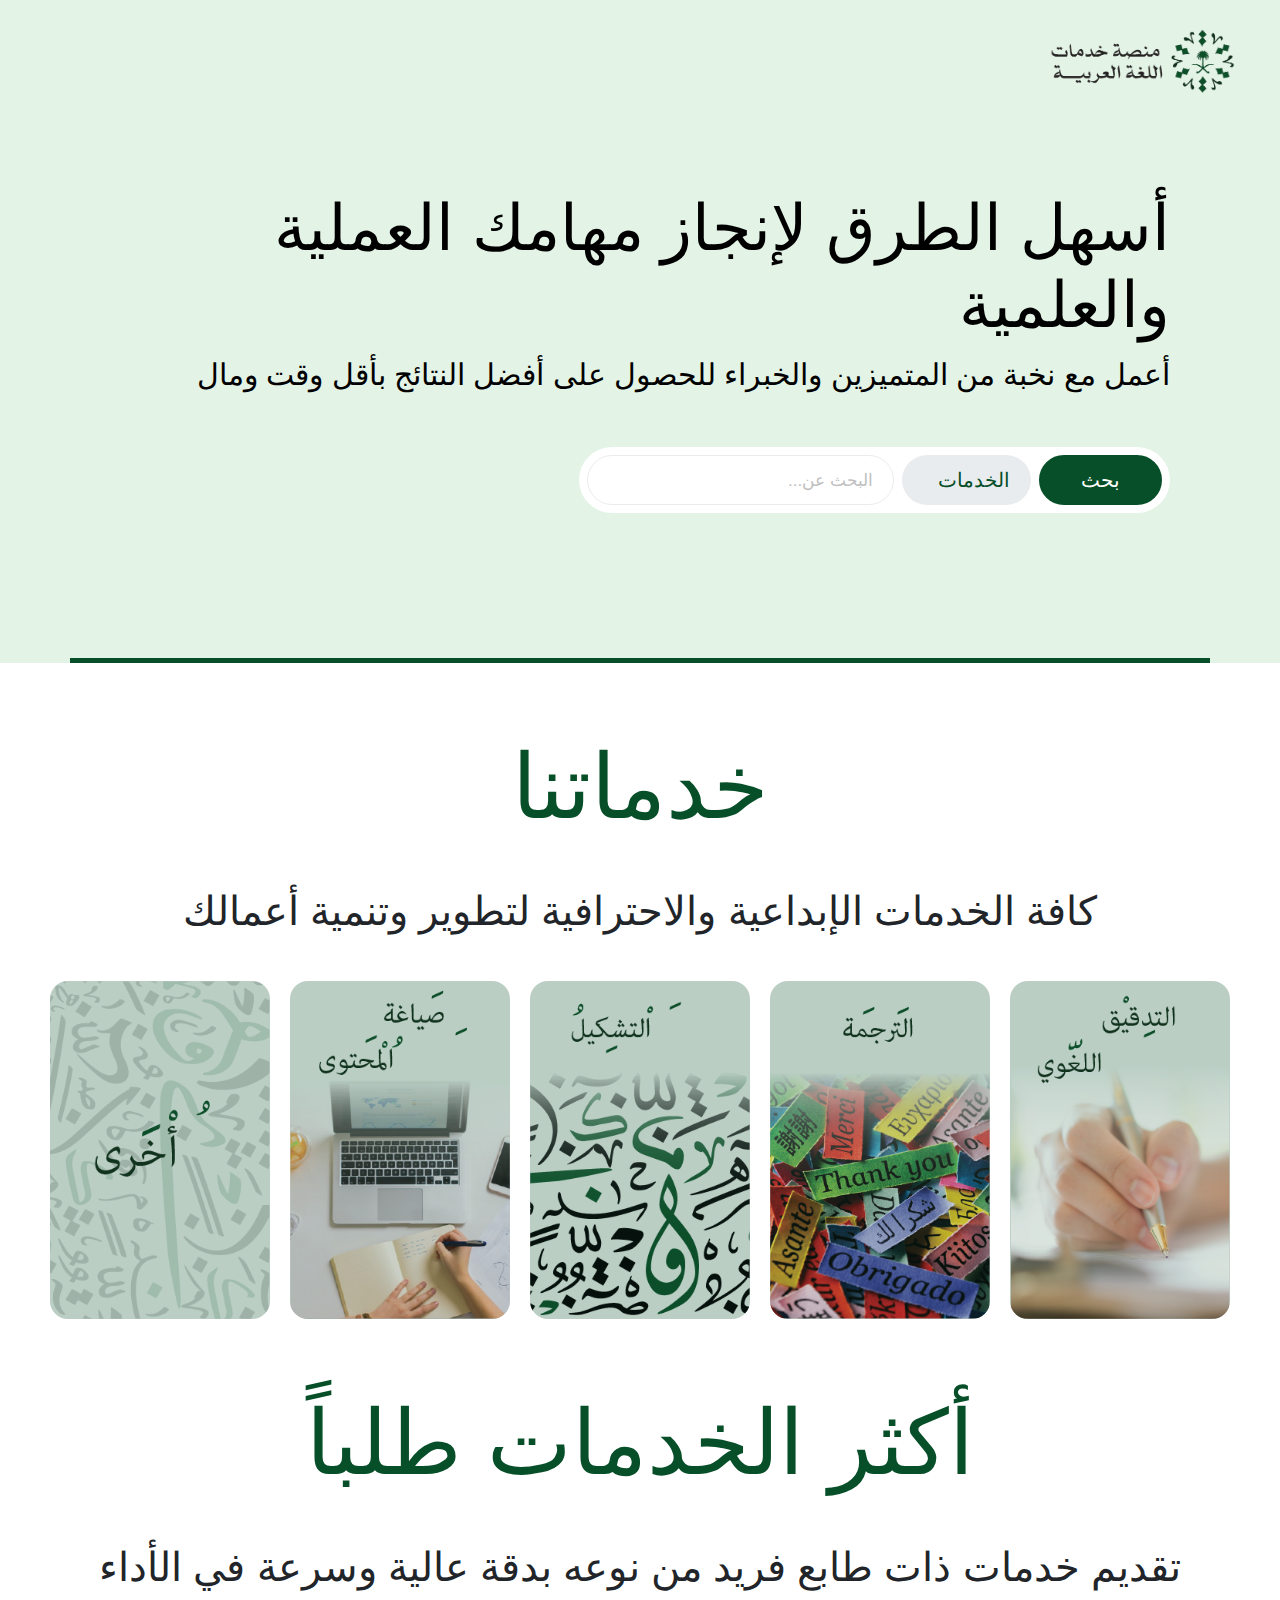
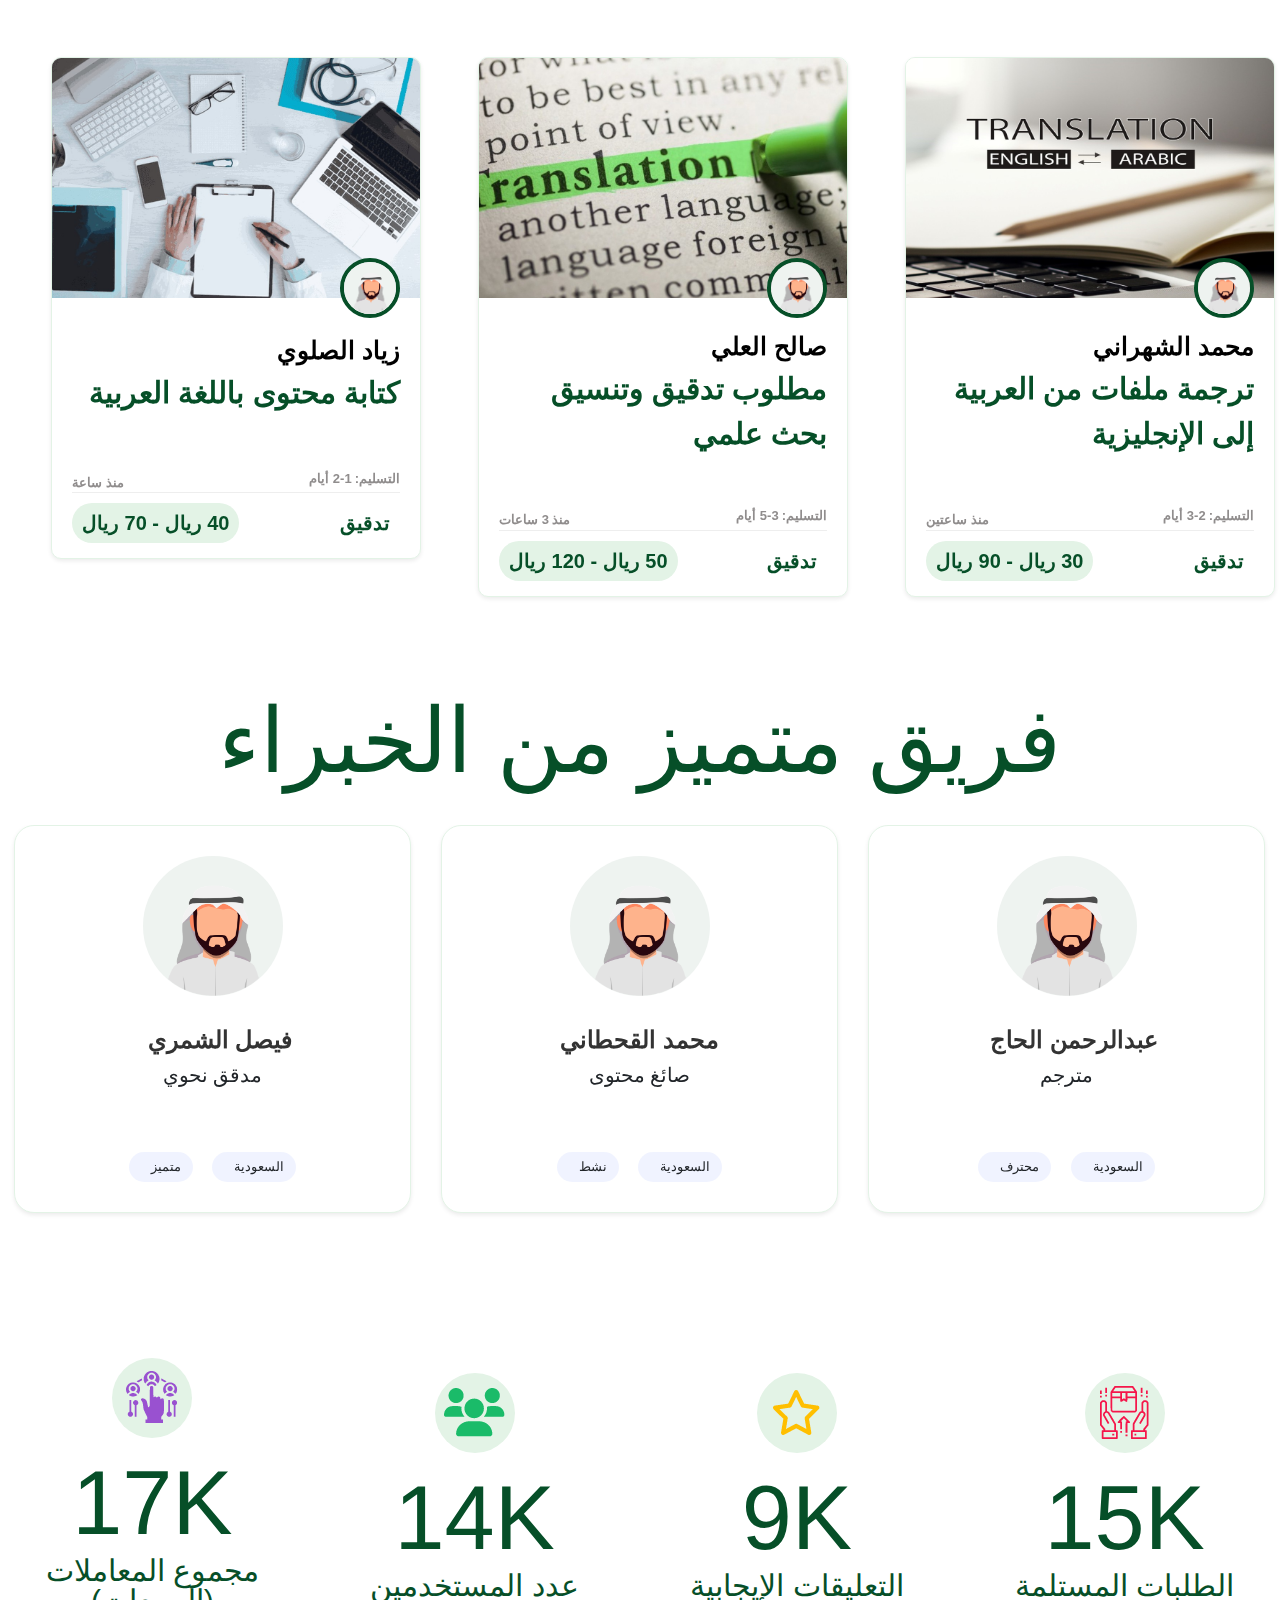
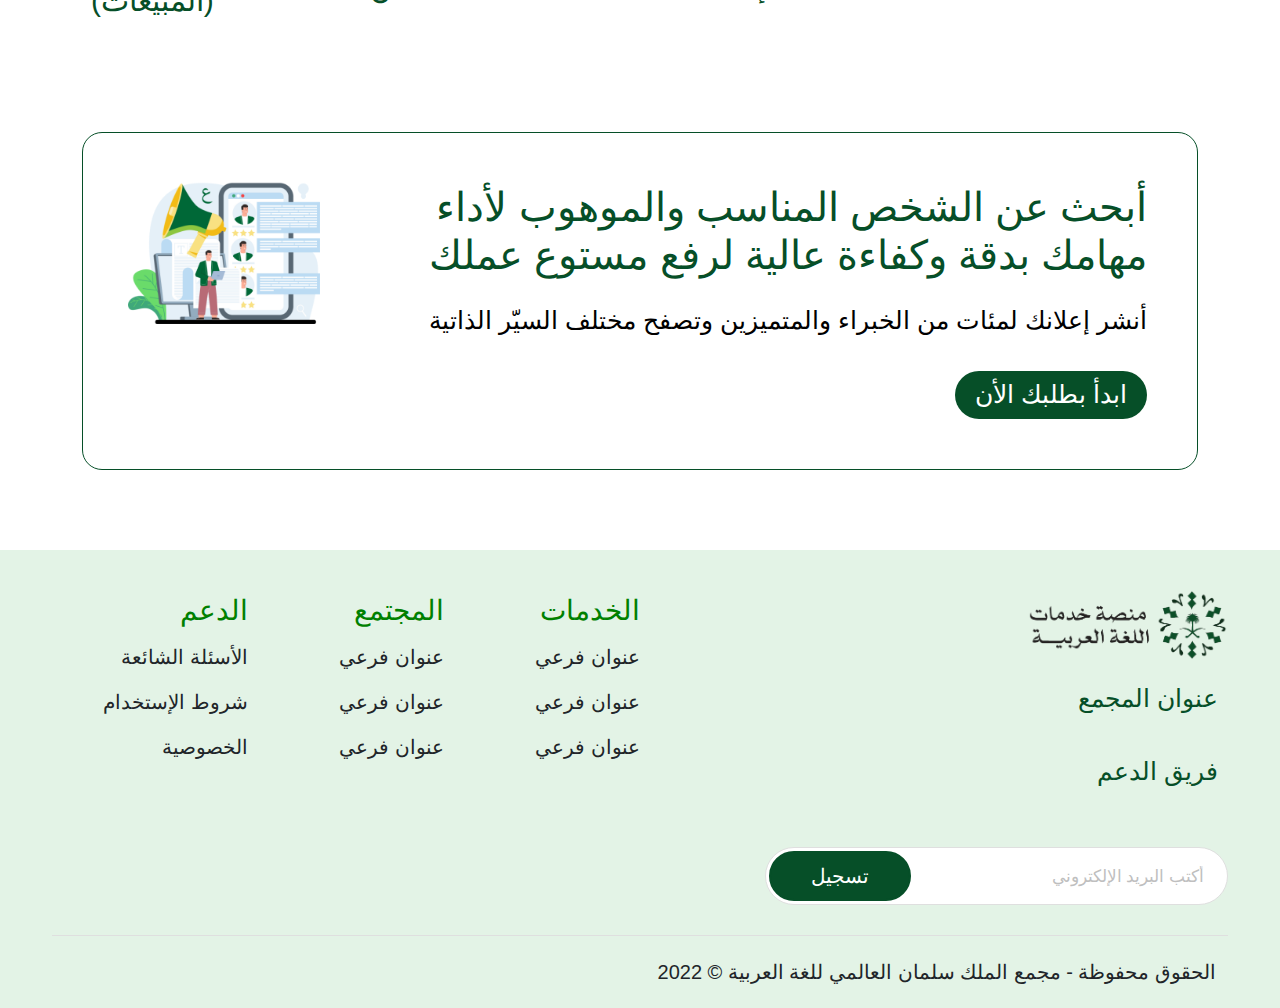
==== index.html @ aad1b91f "V2" ====
<!DOCTYPE html>
<html lang="en">

<head>
    <meta charset="UTF-8">
    <meta http-equiv="X-UA-Compatible" content="IE=edge">
    <meta name="viewport" content="width=device-width, initial-scale=1.0">
    <link rel="stylesheet" href="https://cdnjs.cloudflare.com/ajax/libs/font-awesome/6.1.1/css/all.min.css" integrity="sha512-KfkfwYDsLkIlwQp6LFnl8zNdLGxu9YAA1QvwINks4PhcElQSvqcyVLLD9aMhXd13uQjoXtEKNosOWaZqXgel0g==" crossorigin="anonymous" referrerpolicy="no-referrer"
    />

    <!-- Swiper CSS -->
    <link rel="stylesheet" href="https://cdn.jsdelivr.net/npm/swiper@8/swiper-bundle.min.css" />

    <!-- <link rel="stylesheet" href="bootstrap.min.css"> -->
    <link rel='stylesheet' id='bootstrap-css' href='assets/css/bootstrap.min.css' type='text/css' media='all' />

    <!-- Custom Style -->
    <link rel="stylesheet" href="style.css">
    <link rel="stylesheet" href="responsive.css">

    <!-- The 2 most important css styles -->
    <link rel='stylesheet' id='prolancer-plugn-css' href='assets/css/plugin-customized.css' type='text/css' media='all' />
    <link rel='stylesheet' id='prolancer-plugn-css' href='assets/css/slick-slider.css' type='text/css' media='all' />

    <title>منصة خدمات اللغة العربية</title>

    <!-- 
    <style>
        .swiper {
            width: 100%;
            height: 440px;
        }
        
        .swiper-slide {
            width: 305.25px;
            margin-left: 0px !important;
        }
    </style> -->
</head>

<body dir="rtl">

    <section class="header">

        <div class="container__not-used">

            <div class="header-top" id="myHeader">
                <div class="container-fluid">
                    <div class="flex" id="navbar">

                        <a href="index.html" class="logo"><img src="images/logo.png" alt="" width="250"></a>

                        <nav class="menu-navigation">
                            <ul class="primary-list">
                                <li class=""><a href="index.html">الرئيسية</a></li>
                                <li class="has-submenu">
                                    <a href="projects.html">المشاريع</a>
                                    <ul class="sub-menu">
                                        <li id="" class=""><a href="projects.html" class="">المشاريع</a></li>
                                        <li id="" class=""><a href="projects - details.html" class="">تفاصيل المشروع</a></li>
                                    </ul>
                                </li>
                                <li class="has-submenu">
                                    <a href="seller-search.html">الخبراء</a>
                                    <ul class="sub-menu">
                                        <li id="" class=""><a href="seller-search.html" class="">صفحة البحث عن مقدمي الخدمة</a></li>
                                        <li id="" class=""><a href="seller.html" class="">صفحة مقدم الخدمة</a></li>
                                        <li id="" class=""><a href="buyer.html" class="">صفحة مقدم الطلب</a></li>
                                    </ul>
                                </li>
                                <!-- <li><a href="seller-search.html">الخبراء</a></li> -->
                                <li><a href="about.html">عن المنصة</a></li>
                                <!-- <li class="animation start-home"></li> -->
                            </ul>
                            <ul class="secondary-list">
                                <li>
                                    <a href="user_login.html" class="">
                                        <i class="fa-solid fa-right-to-bracket"></i>
                                        <span>تسجيل الدخول</span>
                                    </a>
                                </li>
                                <li>
                                    <a href="user_register.html" class="">
                                        <i class="fa-solid fa-user-plus"></i>
                                        <span>تسجيل جديد</span>
                                    </a>
                                </li>
                                <li>
                                    <a href="favorite.html" class="favorite-icon">
                                        <i class="fa-solid fa-heart"></i>
                                        <span class="item_total">0</span>
                                        <span class="">المفضلة</span>
                                    </a>
                                </li>
                                <li>
                                    <a href="#_" class="">
                                        <img class="ar-lang d-none" src="images/ar-lang.png" alt="">
                                        <img class="en-lang" src="images/en-lang.png" alt="">
                                        <span class="lang">English</span>
                                    </a>
                                </li>
                            </ul>
                        </nav>

                        <!-- Mobile Menu -->
                        <div class="mobile-menu">
                            <a href="#_" class="toggleMobileMenu"><i class="fa-solid fa-bars"></i></a>
                            <div class="mobileMenu">
                                <ul>
                                    <li><a href="index.html">الرئيسية</a></li>
                                    <li class="has-submenu">
                                        <a href="projects.html">المشاريع</a>
                                        <ul class="sub-menu">
                                            <li id="" class=""><a href="projects.html" class="">المشاريع</a></li>
                                            <li id="" class=""><a href="projects - details.html" class="">تفاصيل المشروع</a></li>
                                        </ul>
                                    </li>
                                    <!-- <li><a href="seller-search.html">الخبراء</a></li> -->
                                    <li class="has-submenu">
                                        <a href="seller-search.html">الخبراء</a>
                                        <ul class="sub-menu">
                                            <li id="" class=""><a href="seller-search.html" class="">صفحة البحث عن مقدمي الخدمة</a></li>
                                            <li id="" class=""><a href="seller.html" class="">صفحة مقدم الخدمة</a></li>
                                            <li id="" class=""><a href="buyer.html" class="">صفحة مقدم الطلب</a></li>
                                        </ul>
                                    </li>
                                    <li><a href="about.html">عن المنصة</a></li>
                                </ul>
                            </div>
                        </div>

                    </div>
                </div>
            </div>

            <div class="header-bottom hero-body container">
                <div class="content">
                    <h1>أسهل الطرق لإنجاز مهامك العملية والعلمية</h1>
                    <p>أعمل مع نخبة من المتميزين والخبراء للحصول على أفضل النتائج بأقل وقت ومال</p>
                    <div class="inputs">

                        <a href="#_" class="btn search-btn">بحث</a>

                        <div href="#_" class="btn service-btn wrapper-dropdown" tabindex="1" id="ddList">
                            <span>الخدمات</span>
                            <ul class="dropdown">
                                <li><a href="#_"><i class="icon-user"></i>ترجمة</a></li>
                                <li><a href="#_"><i class="icon-cog"></i>تدقيق لغوي</a></li>
                                <li><a href="#_"><i class="icon-remove"></i>كتابة محتوى</a></li>
                            </ul>
                            <i class="fa-solid fa-caret-down"></i>
                        </div>

                        <input type="text" placeholder="البحث عن..." class="search-field">

                    </div>
                </div>
                <div class="img-content">
                    <img src="images/bg-img.png" alt="">
                </div>
            </div>

        </div>
    </section>


    <div class="main containerx">

        <!-- Services -->
        <div class="service-section">
            <h1 class="title">خدماتنا</h1>
            <p class="sub-title">كافة الخدمات الإبداعية والاحترافية لتطوير وتنمية أعمالك</p>
            <div class="service-category-container">
                <div class="service-category-item">
                    <div class="category-card">
                        <img src="images/editing.png">
                        <div class="img-overlay"></div>
                        <a href="#_" class="category-btn">التدقيق اللغوي</a>
                    </div>
                </div>
                <div class="service-category-item">
                    <div class="category-card">
                        <img src="images/translation.png" alt="">
                        <div class="img-overlay"></div>
                        <a href="#_" class="category-btn">الترجمة</a>
                    </div>
                </div>
                <div class="service-category-item">
                    <div class="category-card">
                        <img src="images/grammar.png" alt="">
                        <div class="img-overlay"></div>
                        <a href="#_" class="category-btn">التشكيل</a>
                    </div>
                </div>
                <div class="service-category-item">
                    <div class="category-card">
                        <img src="images/content_writing.png" alt="">
                        <div class="img-overlay"></div>
                        <a href="#_" class="category-btn">صياغة المحتوى</a>
                    </div>
                </div>
                <div class="service-category-item">
                    <div class="category-card">
                        <img src="images/others.png" alt="">
                        <div class="img-overlay"></div>
                        <a href="#_" class="category-btn">أخرى...</a>
                    </div>
                </div>
            </div>
        </div>

        <!-- Featured Services -->
        <div class="featured-service-section">
            <h1 class="title">أكثر الخدمات طلباً</h1>
            <p class="sub-title">تقديم خدمات ذات طابع فريد من نوعه بدقة عالية وسرعة في الأداء</p>
            <!-- <div class="featured-service-category-container"> -->
            <div class="row justify-content-center sellers containerx sellers-container" data-slick='{"slidesToShow": 4, "slidesToScroll": 4}'>

                <!-- card 1 -->
                <div>
                    <div class="post-card ">

                        <a href="projects - details.html" class="post-header">
                            <img src="images/post-1.jpg">
                        </a>

                        <div class="post-body">
                            <a href="buyer.html" class="user-img">
                                <img src="images/user-2(circle).png">
                            </a>

                            <div class="post-info">
                                <div class="flex">
                                    <a href="buyer.html" class="name">محمد الشهراني</a>
                                    <a href="#" class="bookmark">
                                        <i class="fa-solid fa-bookmark"></i>
                                    </a>
                                </div>
                                <a href="projects - details.html" class="post-title">ترجمة ملفات من العربية إلى الإنجليزية</a>
                                <!-- <div class="post-date">
                                    <span class="date"><p>التسليم:</p><p class="delivery-time">3-1 أيام</p></span>
                                    <span class="time"><p><i class="fa-solid fa-clock"></i></p><p class="post-time">منذ ساعة</p></span>
                                </div> -->
                            </div>

                            <div class="post-footer">
                                <div class="post-date">
                                    <span class="date">
                                        <p>التسليم:</p>
                                        <p class="delivery-time">3-2 أيام</p>
                                    </span>
                                    <span class="time">
                                        <i class="fa-solid fa-clock"></i>
                                        <p class="post-time">منذ ساعتين</p>
                                    </span>
                                </div>
                                <div class="tag">
                                    <span class="tag-type">
                                        <i class="fa-solid fa-tag"></i>
                                        <p class="post-tag">تدقيق</p>    
                                    </span>
                                    <p class="service-price"><span class="from">30</span> ريال - <span class="to">90</span> ريال</p>
                                </div>
                            </div>
                        </div>

                    </div>
                </div>


                <!-- card 2 -->
                <div>
                    <div class="post-card ">

                        <a href="projects - details.html" class="post-header">
                            <img src="images/post-3.jpg">
                        </a>

                        <div class="post-body">
                            <a href="buyer.html" class="user-img">
                                <img src="images/user-2(circle).png">
                            </a>

                            <div class="post-info">
                                <div class="flex">
                                    <a href="buyer.html" class="name">صالح العلي</a>
                                    <a href="#" class="bookmark">
                                        <i class="fa-solid fa-bookmark"></i>
                                    </a>
                                </div>
                                <a href="projects - details.html" class="post-title">مطلوب تدقيق وتنسيق بحث علمي</a>
                            </div>

                            <div class="post-footer">
                                <div class="post-date">
                                    <span class="date">
                                        <p>التسليم:</p>
                                        <p class="delivery-time">5-3 أيام</p>
                                    </span>
                                    <span class="time">
                                        <i class="fa-solid fa-clock"></i>
                                        <p class="post-time">منذ 3 ساعات</p>
                                    </span>
                                </div>
                                <div class="tag">
                                    <span class="tag-type">
                                        <i class="fa-solid fa-tag"></i>
                                        <p class="post-tag">تدقيق</p>    
                                    </span>
                                    <p class="service-price"><span class="from">50</span> ريال - <span class="to">120</span> ريال</p>
                                </div>
                            </div>

                        </div>

                    </div>
                </div>

                <!-- card 3 -->
                <div>
                    <div class="post-card ">

                        <a href="projects - details.html" class="post-header">
                            <img src="images/post-2.jpg">
                        </a>

                        <div class="post-body">
                            <a href="buyer.html" class="user-img">
                                <img src="images/user-2(circle).png">
                            </a>

                            <div class="post-info">
                                <div class="flex">
                                    <a href="buyer.html" class="name">زياد الصلوي</a>
                                    <a href="#" class="bookmark">
                                        <i class="fa-solid fa-bookmark"></i>
                                    </a>
                                </div>
                                <a href="projects - details.html" class="post-title">كتابة محتوى باللغة العربية</a>
                            </div>

                            <div class="post-footer">
                                <div class="post-date">
                                    <span class="date">
                                        <p>التسليم:</p>
                                        <p class="delivery-time">2-1 أيام</p>
                                    </span>
                                    <span class="time">
                                        <i class="fa-solid fa-clock"></i>
                                        <p class="post-time">منذ ساعة</p>
                                    </span>
                                </div>
                                <div class="tag">
                                    <span class="tag-type">
                                        <i class="fa-solid fa-tag"></i>
                                        <p class="post-tag">تدقيق</p>    
                                    </span>
                                    <p class="service-price"><span class="from">40</span> ريال - <span class="to">70</span> ريال</p>
                                </div>
                            </div>

                        </div>

                    </div>
                </div>

            </div>

        </div>

        <!-- Featured Experts -->
        <div class="featured-expert">
            <h1 class="title">فريق متميز من الخبراء</h1>

            <div class="row justify-content-center sellers containerx sellers-container" data-slick='{"slidesToShow": 4, "slidesToScroll": 4}'>

                <!-- Seller 1 -->
                <div class="pr-15 pl-15">
                    <div class="seller-card text-center">
                        <div class="seller-img">
                            <a href="#_">
                                <img src="images/user-2(circle).png" alt="" />
                            </a>
                        </div>
                        <div class="seller-content">
                            <h2 class="mb-2">
                                <a href="seller.html">عبدالرحمن الحاج</a>
                                <i class="fas fa-check-circle verified" title="Verified"></i>
                            </h2>
                            <div class="seller-hourly-rate">
                                <h4>مترجم</h4>
                            </div>
                            <div class="star-rating">
                                <i class="fa-solid fa-star empty-star"></i>
                                <i class="fa-solid fa-star"></i>
                                <i class="fa-solid fa-star"></i>
                                <i class="fa-solid fa-star"></i>
                                <i class="fa-solid fa-star"></i>
                            </div>
                            <ul class="list-inline">
                                <li class="list-inline-item">
                                    <span>السعودية</span>
                                    <i class="fas fa-globe-asia"></i>
                                </li>
                                <li class="list-inline-item">
                                    <span>محترف</span>
                                    <i class="fas fa-user-shield"></i>
                                </li>
                            </ul>
                        </div>
                    </div>
                </div>

                <!-- Seller 2 -->
                <div class="pr-15 pl-15">
                    <div class="seller-card text-center">
                        <div class="seller-img">
                            <a href="#_">
                                <img src="images/user-2(circle).png" alt="" />
                            </a>
                        </div>
                        <div class="seller-content">
                            <h2 class="mb-2">
                                <a href="seller.html">محمد القحطاني</a>
                            </h2>
                            <div class="seller-hourly-rate">
                                <h4>صائغ محتوى</h4>
                            </div>
                            <div class="star-rating">
                                <i class="fa-solid fa-star empty-star"></i>
                                <i class="fa-solid fa-star empty-star"></i>
                                <i class="fa-solid fa-star empty-star"></i>
                                <i class="fa-solid fa-star"></i>
                                <i class="fa-solid fa-star"></i>
                            </div>
                            <ul class="list-inline">
                                <li class="list-inline-item">
                                    <span>السعودية</span>
                                    <i class="fas fa-globe-asia"></i>
                                </li>
                                <li class="list-inline-item">
                                    <span>نشط</span>
                                    <i class="fas fa-user-shield"></i>
                                </li>
                            </ul>
                        </div>
                    </div>
                </div>

                <!-- Seller 3 -->
                <div class="pr-15 pl-15">
                    <div class="seller-card text-center">
                        <div class="seller-img">
                            <a href="#_">
                                <img src="images/user-2(circle).png" alt="" />
                            </a>
                        </div>
                        <div class="seller-content">
                            <h2 class="mb-2">
                                <a href="seller.html">فيصل الشمري</a>
                                <i class="fas fa-check-circle verified" title="Verified"></i>
                            </h2>
                            <div class="seller-hourly-rate">
                                <h4>مدقق نحوي</h4>
                            </div>
                            <div class="star-rating">
                                <i class="fa-solid fa-star"></i>
                                <i class="fa-solid fa-star"></i>
                                <i class="fa-solid fa-star"></i>
                                <i class="fa-solid fa-star"></i>
                                <i class="fa-solid fa-star"></i>
                            </div>
                            <ul class="list-inline">
                                <li class="list-inline-item">
                                    <span>السعودية</span>
                                    <i class="fas fa-globe-asia"></i>
                                </li>
                                <li class="list-inline-item">
                                    <span>متميز</span>
                                    <i class="fas fa-user-shield"></i>
                                </li>
                            </ul>
                        </div>
                    </div>
                </div>

                <!-- Seller 4 -->
                <div class=" pr-15 pl-15">
                    <div class="seller-card text-center">
                        <div class="seller-img">
                            <a href="#_">
                                <img src="images/user-2(circle).png" alt="" />
                            </a>
                        </div>
                        <div class="seller-content">
                            <h2 class="mb-2">
                                <a href="seller.html">عمر الغامدي</a>
                            </h2>
                            <div class="seller-hourly-rate">
                                <h4>كاتب محتوى</h4>
                            </div>
                            <div class="star-rating">
                                <i class="fa-solid fa-star empty-star"></i>
                                <i class="fa-solid fa-star empty-star"></i>
                                <i class="fa-solid fa-star"></i>
                                <i class="fa-solid fa-star"></i>
                                <i class="fa-solid fa-star"></i>
                            </div>
                            <ul class="list-inline">
                                <li class="list-inline-item">
                                    <span>السعودية</span>
                                    <i class="fas fa-globe-asia"></i>
                                </li>
                                <li class="list-inline-item">
                                    <span>متمرس</span>
                                    <i class="fas fa-user-shield"></i>
                                </li>
                            </ul>
                        </div>
                    </div>
                </div>

            </div>
        </div>

        <!-- Statistics -->
        <section class="statistics-section">

            <div class="statistics-container">

                <div class="statistics-element">

                    <span class="icon">
                        <img src="images/delivery-box.png" alt="">
                        <!-- <i class="fa-solid fa-user"></i> -->
                    </span>
                    <h1 class="counter">15K</h1>
                    <p class="element-name">الطلبات المستلمة</p>

                </div>
                <div class="statistics-element">

                    <span class="icon">
                        <img src="images/comments.png" alt="">
                        <!-- <i class="fa-solid fa-star"></i> -->
                    </span>
                    <h1 class="counter">9K</h1>
                    <p class="element-name">التعليقات الإيجابية</p>

                </div>
                <div class="statistics-element">

                    <span class="icon">
                        <img src="images/users.png" alt="">
                        <!-- <i class="fa-solid fa-users-line"></i> -->
                    </span>
                    <h1 class="counter">14K</h1>
                    <p class="element-name">عدد المستخدمين</p>

                </div>
                <div class="statistics-element">

                    <span class="icon">
                        <img src="images/deals.png" alt="">
                        <!-- <i class="fa-solid fa-hand-holding-medical"></i> -->
                    </span>
                    <h1 class="counter">17K</h1>
                    <p class="element-name">مجموع المعاملات<br>(المبيعات)</p>

                </div>

            </div>
        </section>

        <!-- Advertisement -->
        <section class="ad-section container">
            <div class="ad-container">
                <div class="ad-content">
                    <h1>أبحث عن الشخص المناسب والموهوب لأداء مهامك بدقة وكفاءة عالية لرفع مستوع عملك</h1>
                    <p>أنشر إعلانك لمئات من الخبراء والمتميزين وتصفح مختلف السيّر الذاتية</p>
                    <button>ابدأ بطلبك الأن</button>
                </div>
                <div class="ad-img">
                    <img src="images/ad.png" alt="">
                </div>
            </div>
        </section>
    </div>


    <section class="footer">
        <div class="footer-container">
            <div class="footer-content row">
                <div class="col-lg-6 col-md-12 col-sm-12 address">
                    <div class="logo">
                        <img src="images/website-logo.png" alt="">
                    </div>
                    <p id="location-address">عنوان المجمع</p>
                    <p id="support-email">فريق الدعم</p>
                    <div class="inputs">
                        <input type="text" placeholder="أكتب البريد الإلكتروني" class="search-field">
                        <a href="#_" class="btn search-btn">تسجيل</a>
                    </div>
                </div>
                <div class="col-lg-6 col-md-12 col-sm-12 flex-row links">
                    <div class="col-lg-4 col-md-4 col-sm-6">
                        <ul class="list">
                            <li>الخدمات</li>
                            <li>عنوان فرعي</li>
                            <li>عنوان فرعي</li>
                            <li>عنوان فرعي</li>
                        </ul>
                    </div>
                    <div class="col-lg-4 col-md-4 col-sm-6">
                        <ul class="list">
                            <li>المجتمع</li>
                            <li>عنوان فرعي</li>
                            <li>عنوان فرعي</li>
                            <li>عنوان فرعي</li>
                        </ul>
                    </div>
                    <div class="col-lg-4 col-md-4 col-sm-6">
                        <ul class="list">
                            <li>الدعم</li>
                            <li>الأسئلة الشائعة</li>
                            <li>شروط الإستخدام</li>
                            <li>الخصوصية</li>
                        </ul>
                    </div>
                </div>
            </div>
            <div class="copywrite flex">
                <p class="content">الحقوق محفوظة - مجمع الملك سلمان العالمي للغة العربية &#169; 2022</p>
                <div class="social-media flex">
                    <a href="#_"><i class="fa-brands fa-linkedin"></i></a>
                    <a href="#_"><i class="fa-brands fa-youtube"></i></i></a>
                    <a href="#_"><i class="fa-brands fa-facebook-square"></i></i></a>
                    <a href="#_"><i class="fa-brands fa-twitter-square"></i></a>
                </div>
            </div>
        </div>
    </section>

    <!-- <script type='text/javascript' src='https://themebing.com/wp/prolancer/wp-content/themes/prolancer/assets/js/bootstrap.min.js?ver=1.2.8' id='bootstrap-js'></script> -->

    <!-- Swiper JS -->
    <!-- <script src="https://cdn.jsdelivr.net/npm/swiper@8/swiper-bundle.min.js"></script> -->

    <!-- jQuery if needed -->
    <!-- <script src="https://cdnjs.cloudflare.com/ajax/libs/jquery/3.6.0/jquery.min.js" integrity="sha512-894YE6QWD5I59HgZOGReFYm4dnWc1Qt5NtvYSaNcOP+u1T9qYdvdihz0PPSiiqn/+/3e7Jo4EaG7TubfWGUrMQ==" crossorigin="anonymous" referrerpolicy="no-referrer"></script> -->


    <!-- Scripts -->
    <script src="script.js"></script>
    <script type='text/javascript' src='assets/js/jquery.min.js' id='jquery-core-js'></script>
    <script type='text/javascript' src='assets/js/plugins.js' id='jquery-core-js'></script>
    <script type='text/javascript' src='assets/js/plugin.js' id='jquery-core-js'></script>

</body>

</html>
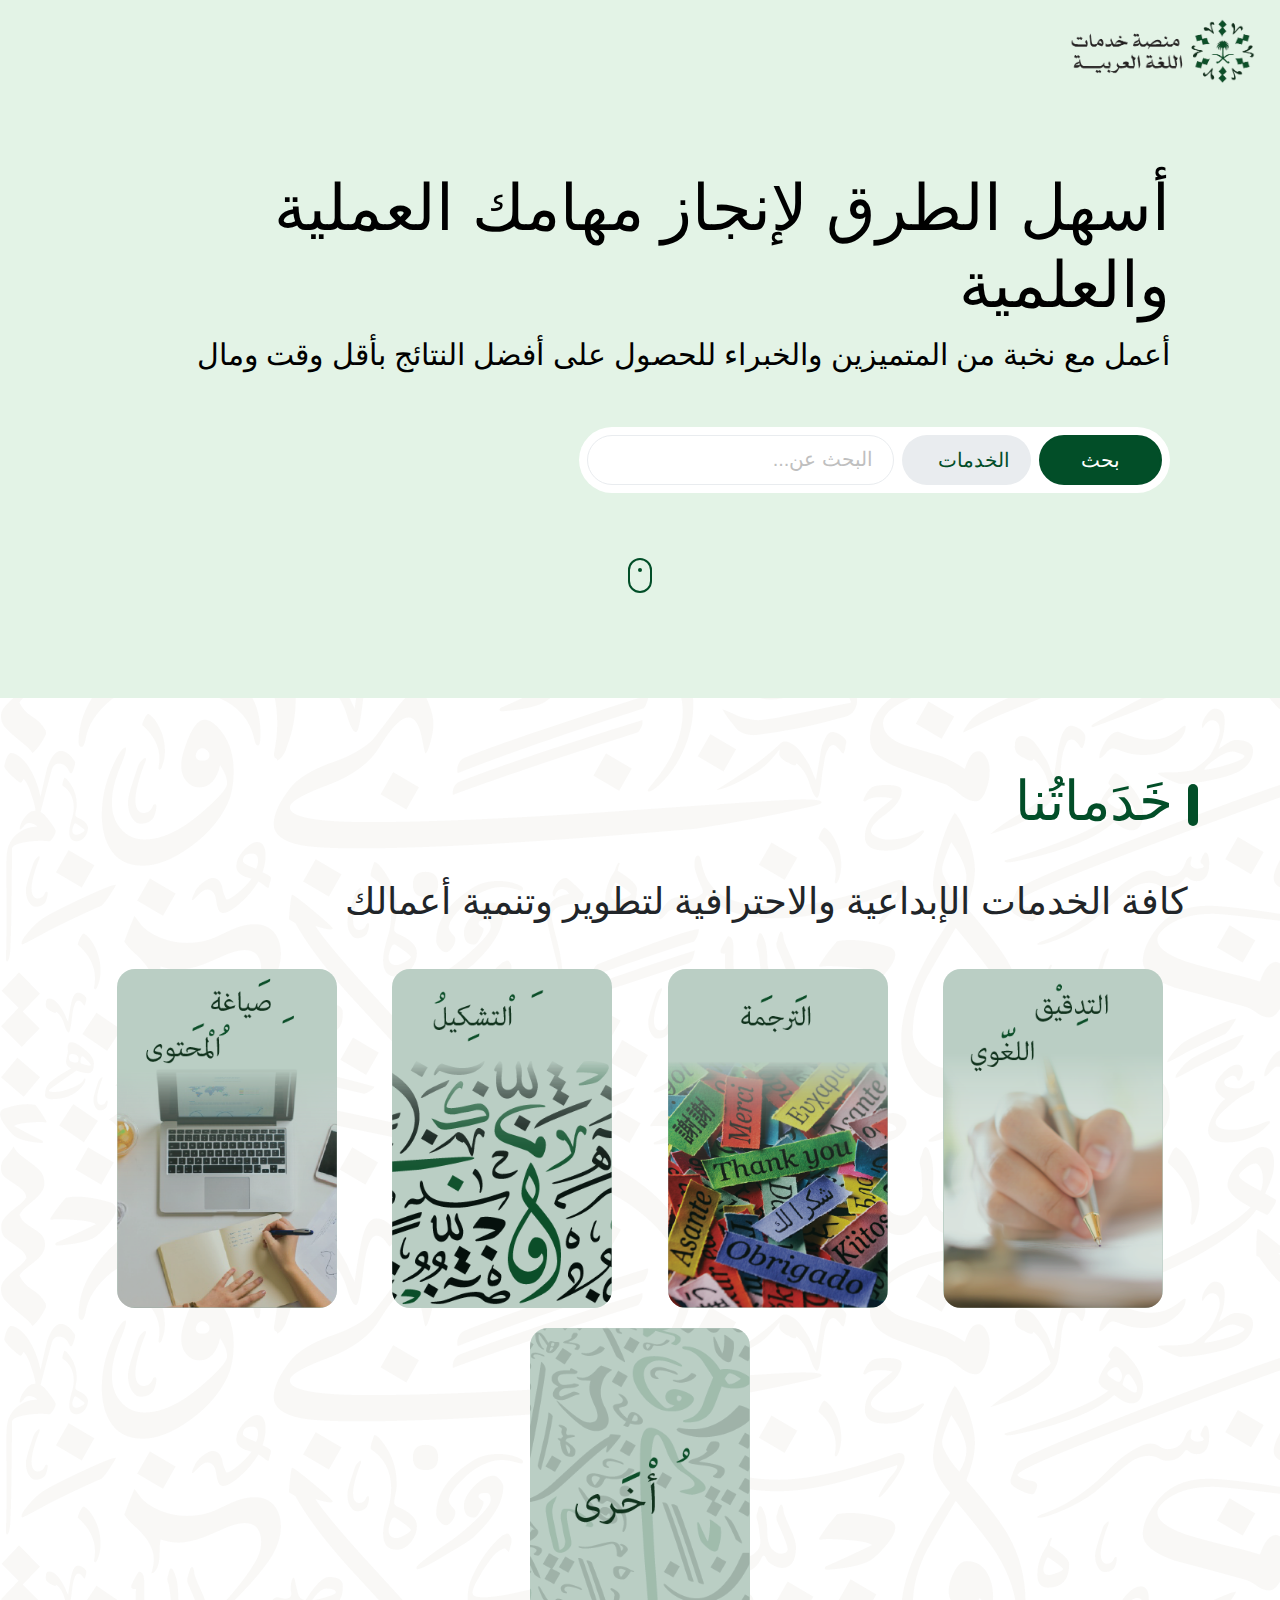
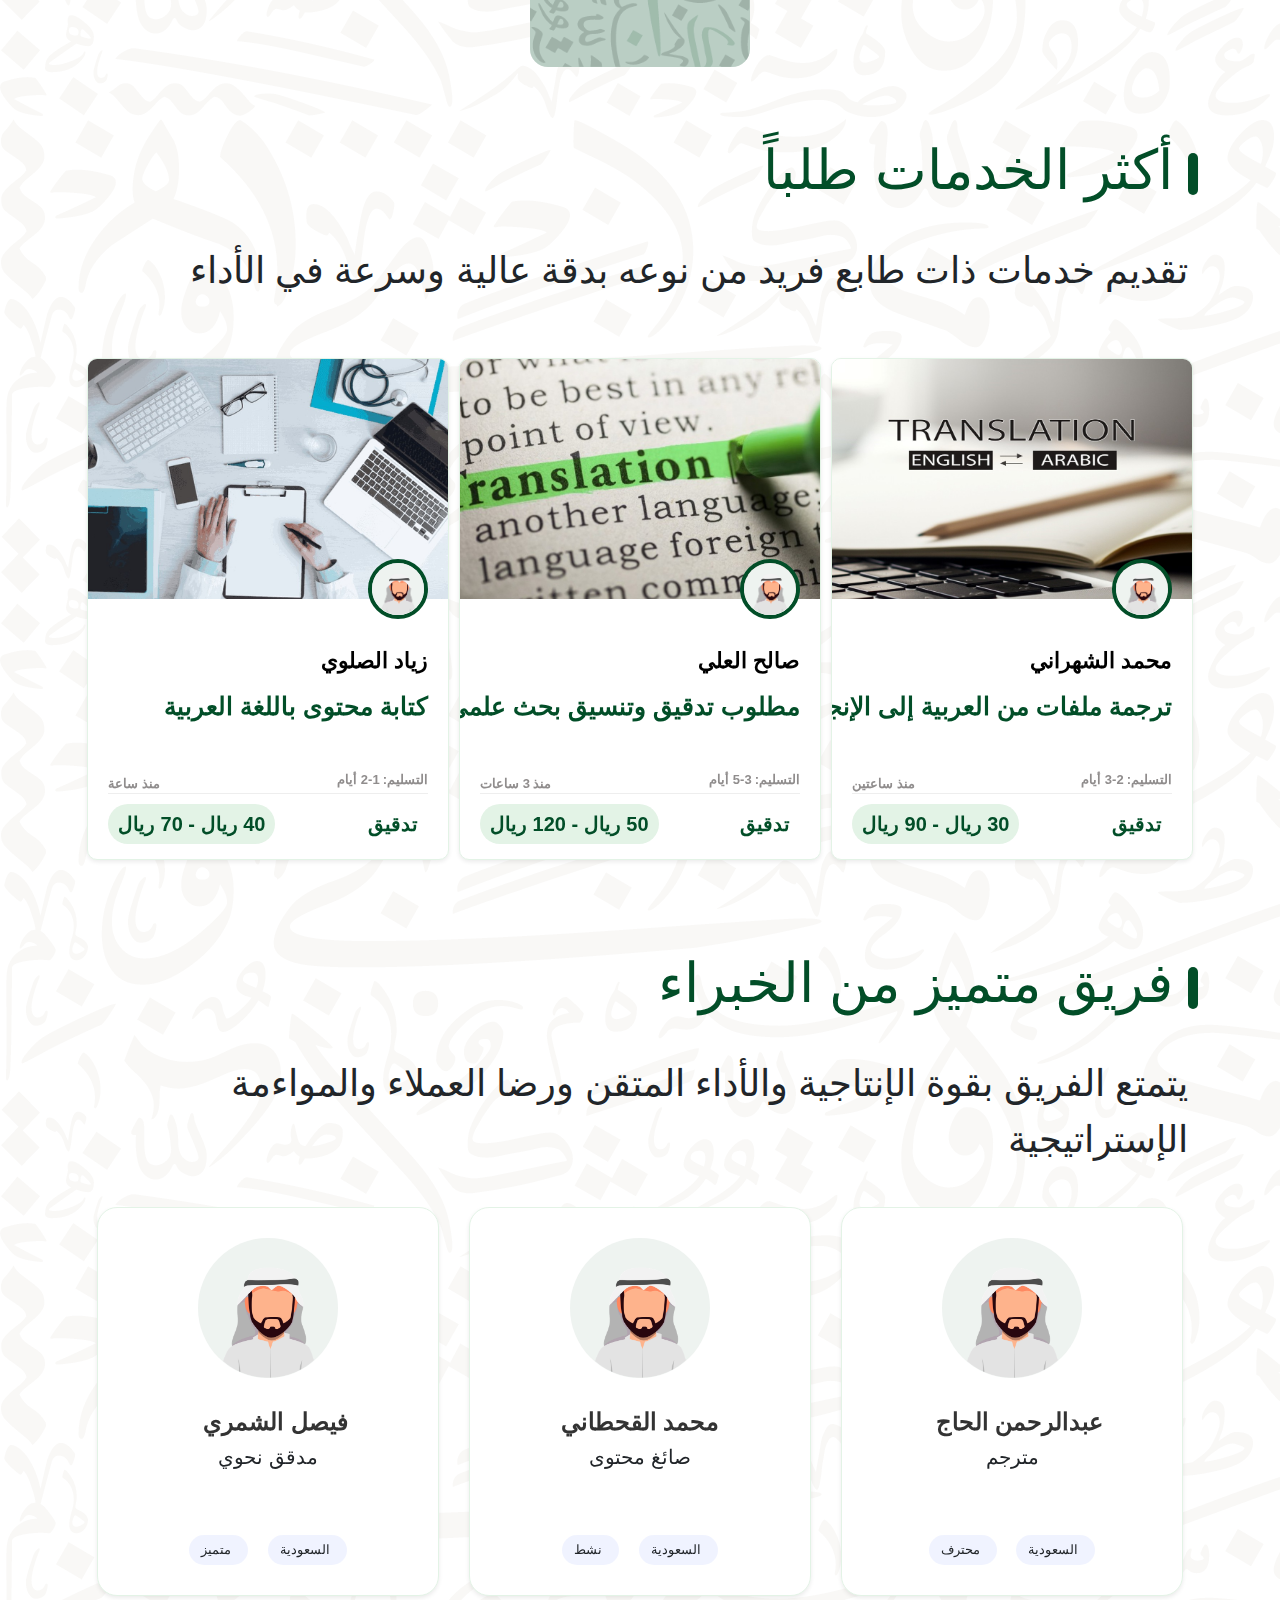
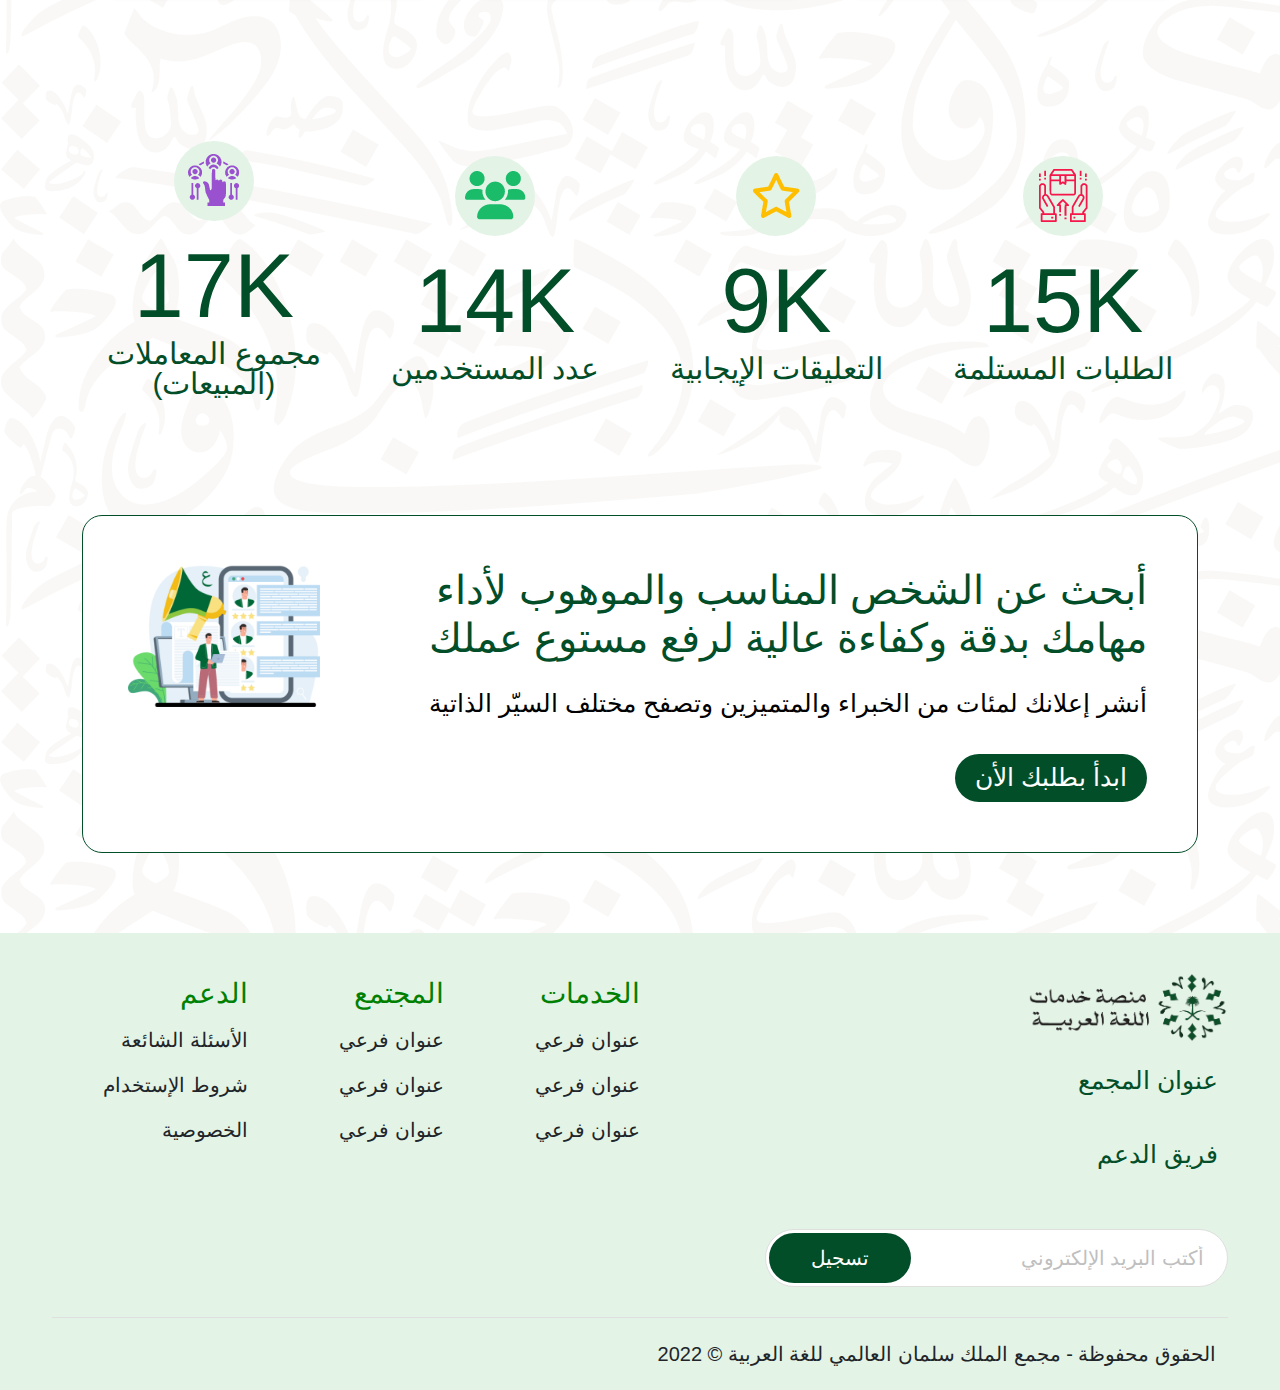
==== commit bf271940: "ksaa-website (v4)" ====
--- a/index.html
+++ b/index.html
@@ -11,40 +11,27 @@
     <!-- Swiper CSS -->
     <link rel="stylesheet" href="https://cdn.jsdelivr.net/npm/swiper@8/swiper-bundle.min.css" />
 
-    <!-- <link rel="stylesheet" href="bootstrap.min.css"> -->
+    <!-- Bootstrap CSS -->
     <link rel='stylesheet' id='bootstrap-css' href='assets/css/bootstrap.min.css' type='text/css' media='all' />
 
-    <!-- Custom Style -->
-    <link rel="stylesheet" href="style.css">
-    <link rel="stylesheet" href="responsive.css">
-
-    <!-- The 2 most important css styles -->
-    <link rel='stylesheet' id='prolancer-plugn-css' href='assets/css/plugin-customized.css' type='text/css' media='all' />
-    <link rel='stylesheet' id='prolancer-plugn-css' href='assets/css/slick-slider.css' type='text/css' media='all' />
+    <!-- Custom CSS Style -->
+    <link rel="stylesheet" href="assets/css/style.css">
+    <link rel="stylesheet" href="assets/css/responsive.css">
+    <!--  Slick CSS -->
+    <link rel='stylesheet' href='assets/css/slick-slider.css' type='text/css' media='all' />
 
     <title>منصة خدمات اللغة العربية</title>
 
-    <!-- 
-    <style>
-        .swiper {
-            width: 100%;
-            height: 440px;
-        }
-        
-        .swiper-slide {
-            width: 305.25px;
-            margin-left: 0px !important;
-        }
-    </style> -->
 </head>
 
 <body dir="rtl">
-
-    <section class="header">
+    <button onclick="topFunction()" id="scrollTopBtn" title="Go to top"><i class="fa-solid fa-arrow-up"></i></button>
+
+    <section class="header" style="padding-bottom: 120px;">
 
         <div class="container__not-used">
 
-            <div class="header-top" id="myHeader">
+            <div class="header-top sticky-header" id="myHeader">
                 <div class="container-fluid">
                     <div class="flex" id="navbar">
 
@@ -68,9 +55,7 @@
                                         <li id="" class=""><a href="buyer.html" class="">صفحة مقدم الطلب</a></li>
                                     </ul>
                                 </li>
-                                <!-- <li><a href="seller-search.html">الخبراء</a></li> -->
                                 <li><a href="about.html">عن المنصة</a></li>
-                                <!-- <li class="animation start-home"></li> -->
                             </ul>
                             <ul class="secondary-list">
                                 <li>
@@ -106,6 +91,11 @@
                         <div class="mobile-menu">
                             <a href="#_" class="toggleMobileMenu"><i class="fa-solid fa-bars"></i></a>
                             <div class="mobileMenu">
+                                <ul class="d-flex justify-content-center align-items-center white-color">
+                                    <li><a href="user_login.html"><i class="fa-solid fa-right-to-bracket"></i></a></li>
+                                    <li><a href="user_register.html"><i class="fa-solid fa-user-plus"></i></a></li>
+                                    <li><a href="favorite.html"><i class="fa-solid fa-heart"></i></a></li>
+                                </ul>
                                 <ul>
                                     <li><a href="index.html">الرئيسية</a></li>
                                     <li class="has-submenu">
@@ -113,9 +103,9 @@
                                         <ul class="sub-menu">
                                             <li id="" class=""><a href="projects.html" class="">المشاريع</a></li>
                                             <li id="" class=""><a href="projects - details.html" class="">تفاصيل المشروع</a></li>
+                                            <li id="" class=""><a href="service - details.html" class="">تفاصيل الخدمة</a></li>
                                         </ul>
                                     </li>
-                                    <!-- <li><a href="seller-search.html">الخبراء</a></li> -->
                                     <li class="has-submenu">
                                         <a href="seller-search.html">الخبراء</a>
                                         <ul class="sub-menu">
@@ -131,6 +121,36 @@
 
                     </div>
                 </div>
+
+                <!-- <div class="cart-container">
+
+                    <div class="cart-item">
+                        <div class="row">
+                            <div class="col-2">
+                                <div class="cart-post-img">
+                                    <img src="images/post-1.jpg" alt="">
+                                </div>
+                            </div>
+                            <div class="col-8 ">
+                                <div class="ct-post-title">ترجمة ملفات من اللغة العربية إلى الإنجليزية</div>
+
+                                <div class="ct-date row">
+                                    <span class="col-6 ct-delivery inline-icon">
+                                        <p>التسليم:</p>
+                                        <p class="bold">3-2 أيام</p>
+                                    </span>
+                                    <span class="col-6 ct-time inline-icon">
+                                        <i class="fa-solid fa-clock "></i>
+                                        <p class="bold">منذ ساعتين</p>
+                                    </span>
+                                </div>
+                            </div>
+                            <div class="col-2 remove-post">إزالة</div>
+                        </div>
+                    </div>
+
+                </div> -->
+
             </div>
 
             <div class="header-bottom hero-body container">
@@ -139,7 +159,7 @@
                     <p>أعمل مع نخبة من المتميزين والخبراء للحصول على أفضل النتائج بأقل وقت ومال</p>
                     <div class="inputs">
 
-                        <a href="#_" class="btn search-btn">بحث</a>
+                        <a href="#_" class="btn search-btn ">بحث</a>
 
                         <div href="#_" class="btn service-btn wrapper-dropdown" tabindex="1" id="ddList">
                             <span>الخدمات</span>
@@ -151,218 +171,216 @@
                             <i class="fa-solid fa-caret-down"></i>
                         </div>
 
-                        <input type="text" placeholder="البحث عن..." class="search-field">
-
-                    </div>
-                </div>
-                <div class="img-content">
-                    <img src="images/bg-img.png" alt="">
-                </div>
-            </div>
+                        <input type="text " placeholder="البحث عن... " class="search-field ">
+
+                    </div>
+                </div>
+                <div class="img-content ">
+                    <img src="images/bg-img.png " alt=" ">
+                </div>
+            </div>
+
+            <a href="#service-section" class="row w-100 d-block mouse-wrapper">
+                <span class="mouse">
+                    <span class="wheel"></span>
+                </span>
+            </a>
 
         </div>
+
     </section>
 
 
-    <div class="main containerx">
+    <div class="main container">
 
         <!-- Services -->
-        <div class="service-section">
-            <h1 class="title">خدماتنا</h1>
-            <p class="sub-title">كافة الخدمات الإبداعية والاحترافية لتطوير وتنمية أعمالك</p>
+        <div class="service-section" id="service-section">
+            <h1 class="title sm-heading">خَدَماتُنا</h1>
+            <p class="sub-title sm-sub-heading">كافة الخدمات الإبداعية والاحترافية لتطوير وتنمية أعمالك</p>
             <div class="service-category-container">
                 <div class="service-category-item">
                     <div class="category-card">
-                        <img src="images/editing.png">
+                        <img src="images/editing.png ">
                         <div class="img-overlay"></div>
                         <a href="#_" class="category-btn">التدقيق اللغوي</a>
                     </div>
                 </div>
                 <div class="service-category-item">
                     <div class="category-card">
-                        <img src="images/translation.png" alt="">
+                        <img src="images/translation.png" alt=" ">
                         <div class="img-overlay"></div>
                         <a href="#_" class="category-btn">الترجمة</a>
                     </div>
                 </div>
-                <div class="service-category-item">
-                    <div class="category-card">
-                        <img src="images/grammar.png" alt="">
-                        <div class="img-overlay"></div>
+                <div class="service-category-item ">
+                    <div class="category-card ">
+                        <img src="images/grammar.png" alt=" ">
+                        <div class="img-overlay "></div>
                         <a href="#_" class="category-btn">التشكيل</a>
                     </div>
                 </div>
-                <div class="service-category-item">
-                    <div class="category-card">
-                        <img src="images/content_writing.png" alt="">
-                        <div class="img-overlay"></div>
+                <div class="service-category-item ">
+                    <div class="category-card ">
+                        <img src="images/content_writing.png" alt=" ">
+                        <div class="img-overlay "></div>
                         <a href="#_" class="category-btn">صياغة المحتوى</a>
                     </div>
                 </div>
                 <div class="service-category-item">
                     <div class="category-card">
                         <img src="images/others.png" alt="">
-                        <div class="img-overlay"></div>
-                        <a href="#_" class="category-btn">أخرى...</a>
+                        <div class="img-overlay "></div>
+                        <a href="#_" class="category-btn ">أخرى...</a>
                     </div>
                 </div>
             </div>
         </div>
 
         <!-- Featured Services -->
-        <div class="featured-service-section">
-            <h1 class="title">أكثر الخدمات طلباً</h1>
-            <p class="sub-title">تقديم خدمات ذات طابع فريد من نوعه بدقة عالية وسرعة في الأداء</p>
-            <!-- <div class="featured-service-category-container"> -->
-            <div class="row justify-content-center sellers containerx sellers-container" data-slick='{"slidesToShow": 4, "slidesToScroll": 4}'>
+        <div class="featured-service-section ">
+            <h1 class="title sm-heading">أكثر الخدمات طلباً</h1>
+            <p class="sub-title sm-sub-heading">تقديم خدمات ذات طابع فريد من نوعه بدقة عالية وسرعة في الأداء</p>
+            <div id="services" class="sellers sellers-container" data-slick='{"slidesToShow ": 3, "slidesToScroll ": 1}'>
 
                 <!-- card 1 -->
-                <div>
-                    <div class="post-card ">
-
-                        <a href="projects - details.html" class="post-header">
-                            <img src="images/post-1.jpg">
+                <div class="post-card">
+
+                    <a href="projects - details.html " class="post-header">
+                        <img src="images/post-1.jpg">
+                    </a>
+
+                    <div class="post-body">
+                        <a href="buyer.html" class="user-img">
+                            <img src="images/user-2(circle).png">
                         </a>
 
-                        <div class="post-body">
-                            <a href="buyer.html" class="user-img">
-                                <img src="images/user-2(circle).png">
-                            </a>
-
-                            <div class="post-info">
-                                <div class="flex">
-                                    <a href="buyer.html" class="name">محمد الشهراني</a>
-                                    <a href="#" class="bookmark">
-                                        <i class="fa-solid fa-bookmark"></i>
-                                    </a>
-                                </div>
-                                <a href="projects - details.html" class="post-title">ترجمة ملفات من العربية إلى الإنجليزية</a>
-                                <!-- <div class="post-date">
-                                    <span class="date"><p>التسليم:</p><p class="delivery-time">3-1 أيام</p></span>
-                                    <span class="time"><p><i class="fa-solid fa-clock"></i></p><p class="post-time">منذ ساعة</p></span>
-                                </div> -->
-                            </div>
-
-                            <div class="post-footer">
-                                <div class="post-date">
-                                    <span class="date">
-                                        <p>التسليم:</p>
-                                        <p class="delivery-time">3-2 أيام</p>
-                                    </span>
-                                    <span class="time">
-                                        <i class="fa-solid fa-clock"></i>
-                                        <p class="post-time">منذ ساعتين</p>
-                                    </span>
-                                </div>
-                                <div class="tag">
-                                    <span class="tag-type">
+                        <div class="post-info">
+                            <div class="flex">
+                                <a href="buyer.html" class="name">محمد الشهراني</a>
+                                <a href="#_" class="bookmark">
+                                    <i class="fa-solid fa-bookmark"></i>
+                                </a>
+                            </div>
+                            <a href="projects - details.html" class="post-title">ترجمة ملفات من العربية إلى الإنجليزية</a>
+                        </div>
+
+                        <div class="post-footer">
+                            <div class="post-date">
+                                <span class="date">
+                                    <p>التسليم:</p>
+                                    <p class="delivery-time">3-2 أيام</p>
+                                </span>
+                                <span class="time">
+                                    <i class="fa-solid fa-clock"></i>
+                                    <p class="post-time">منذ ساعتين</p>
+                                </span>
+                            </div>
+                            <div class="tag">
+                                <span class="tag-type">
                                         <i class="fa-solid fa-tag"></i>
                                         <p class="post-tag">تدقيق</p>    
                                     </span>
-                                    <p class="service-price"><span class="from">30</span> ريال - <span class="to">90</span> ريال</p>
-                                </div>
-                            </div>
-                        </div>
-
-                    </div>
-                </div>
-
+                                <p class="service-price"><span class="from">30</span> ريال - <span class="to">90</span> ريال</p>
+                            </div>
+                        </div>
+                    </div>
+
+                </div>
+                <!-- card-end -->
 
                 <!-- card 2 -->
-                <div>
-                    <div class="post-card ">
-
-                        <a href="projects - details.html" class="post-header">
-                            <img src="images/post-3.jpg">
+                <div class="post-card">
+
+                    <a href="projects - details.html" class="post-header">
+                        <img src="images/post-3.jpg">
+                    </a>
+
+                    <div class="post-body">
+                        <a href="buyer.html" class="user-img">
+                            <img src="images/user-2(circle).png">
                         </a>
 
-                        <div class="post-body">
-                            <a href="buyer.html" class="user-img">
-                                <img src="images/user-2(circle).png">
-                            </a>
-
-                            <div class="post-info">
-                                <div class="flex">
-                                    <a href="buyer.html" class="name">صالح العلي</a>
-                                    <a href="#" class="bookmark">
-                                        <i class="fa-solid fa-bookmark"></i>
-                                    </a>
-                                </div>
-                                <a href="projects - details.html" class="post-title">مطلوب تدقيق وتنسيق بحث علمي</a>
-                            </div>
-
-                            <div class="post-footer">
-                                <div class="post-date">
-                                    <span class="date">
+                        <div class="post-info">
+                            <div class="flex">
+                                <a href="buyer.html" class="name">صالح العلي</a>
+                                <a href="#" class="bookmark">
+                                    <i class="fa-solid fa-bookmark"></i>
+                                </a>
+                            </div>
+                            <a href="projects - details.html" class="post-title">مطلوب تدقيق وتنسيق بحث علمي</a>
+                        </div>
+
+                        <div class="post-footer">
+                            <div class="post-date">
+                                <span class="date">
                                         <p>التسليم:</p>
                                         <p class="delivery-time">5-3 أيام</p>
                                     </span>
-                                    <span class="time">
+                                <span class="time">
                                         <i class="fa-solid fa-clock"></i>
                                         <p class="post-time">منذ 3 ساعات</p>
                                     </span>
-                                </div>
-                                <div class="tag">
-                                    <span class="tag-type">
+                            </div>
+                            <div class="tag">
+                                <span class="tag-type">
                                         <i class="fa-solid fa-tag"></i>
                                         <p class="post-tag">تدقيق</p>    
                                     </span>
-                                    <p class="service-price"><span class="from">50</span> ريال - <span class="to">120</span> ريال</p>
-                                </div>
-                            </div>
-
-                        </div>
-
-                    </div>
-                </div>
+                                <p class="service-price"><span class="from">50</span> ريال - <span class="to">120</span> ريال</p>
+                            </div>
+                        </div>
+
+                    </div>
+
+                </div>
+                <!-- card-end -->
 
                 <!-- card 3 -->
-                <div>
-                    <div class="post-card ">
-
-                        <a href="projects - details.html" class="post-header">
-                            <img src="images/post-2.jpg">
+                <div class="post-card">
+
+                    <a href="projects - details.html" class="post-header">
+                        <img src="images/post-2.jpg">
+                    </a>
+
+                    <div class="post-body">
+                        <a href="buyer.html" class="user-img">
+                            <img src="images/user-2(circle).png">
                         </a>
 
-                        <div class="post-body">
-                            <a href="buyer.html" class="user-img">
-                                <img src="images/user-2(circle).png">
-                            </a>
-
-                            <div class="post-info">
-                                <div class="flex">
-                                    <a href="buyer.html" class="name">زياد الصلوي</a>
-                                    <a href="#" class="bookmark">
-                                        <i class="fa-solid fa-bookmark"></i>
-                                    </a>
-                                </div>
-                                <a href="projects - details.html" class="post-title">كتابة محتوى باللغة العربية</a>
-                            </div>
-
-                            <div class="post-footer">
-                                <div class="post-date">
-                                    <span class="date">
+                        <div class="post-info">
+                            <div class="flex">
+                                <a href="buyer.html" class="name">زياد الصلوي</a>
+                                <a href="#" class="bookmark">
+                                    <i class="fa-solid fa-bookmark"></i>
+                                </a>
+                            </div>
+                            <a href="projects - details.html" class="post-title">كتابة محتوى باللغة العربية</a>
+                        </div>
+
+                        <div class="post-footer">
+                            <div class="post-date">
+                                <span class="date">
                                         <p>التسليم:</p>
                                         <p class="delivery-time">2-1 أيام</p>
                                     </span>
-                                    <span class="time">
+                                <span class="time">
                                         <i class="fa-solid fa-clock"></i>
                                         <p class="post-time">منذ ساعة</p>
                                     </span>
-                                </div>
-                                <div class="tag">
-                                    <span class="tag-type">
+                            </div>
+                            <div class="tag">
+                                <span class="tag-type">
                                         <i class="fa-solid fa-tag"></i>
                                         <p class="post-tag">تدقيق</p>    
                                     </span>
-                                    <p class="service-price"><span class="from">40</span> ريال - <span class="to">70</span> ريال</p>
-                                </div>
-                            </div>
-
-                        </div>
-
-                    </div>
-                </div>
+                                <p class="service-price"><span class="from">40</span> ريال - <span class="to">70</span> ريال</p>
+                            </div>
+                        </div>
+
+                    </div>
+
+                </div>
+                <!-- card-end -->
 
             </div>
 
@@ -370,41 +388,41 @@
 
         <!-- Featured Experts -->
         <div class="featured-expert">
-            <h1 class="title">فريق متميز من الخبراء</h1>
-
-            <div class="row justify-content-center sellers containerx sellers-container" data-slick='{"slidesToShow": 4, "slidesToScroll": 4}'>
+            <h1 class="title sm-heading">فريق متميز من الخبراء</h1>
+            <p class="sub-title sm-sub-heading">يتمتع الفريق بقوة الإنتاجية والأداء المتقن ورضا العملاء والمواءمة الإستراتيجية</p>
+            <div id="experts" class="sellers sellers-container" data-slick='{"slidesToShow": 4,"slidesToScroll ": 1}'>
 
                 <!-- Seller 1 -->
-                <div class="pr-15 pl-15">
-                    <div class="seller-card text-center">
-                        <div class="seller-img">
-                            <a href="#_">
-                                <img src="images/user-2(circle).png" alt="" />
+                <div class="pr-15 pl-15 ">
+                    <div class="seller-card text-center ">
+                        <div class="seller-img ">
+                            <a href="#_ ">
+                                <img src="images/user-2(circle).png " alt=" " />
                             </a>
                         </div>
-                        <div class="seller-content">
-                            <h2 class="mb-2">
-                                <a href="seller.html">عبدالرحمن الحاج</a>
-                                <i class="fas fa-check-circle verified" title="Verified"></i>
+                        <div class="seller-content ">
+                            <h2 class="mb-2 ">
+                                <a href="seller.html ">عبدالرحمن الحاج</a>
+                                <i class="fas fa-check-circle verified " title="Verified "></i>
                             </h2>
-                            <div class="seller-hourly-rate">
+                            <div class="seller-hourly-rate ">
                                 <h4>مترجم</h4>
                             </div>
-                            <div class="star-rating">
-                                <i class="fa-solid fa-star empty-star"></i>
-                                <i class="fa-solid fa-star"></i>
-                                <i class="fa-solid fa-star"></i>
-                                <i class="fa-solid fa-star"></i>
-                                <i class="fa-solid fa-star"></i>
-                            </div>
-                            <ul class="list-inline">
-                                <li class="list-inline-item">
+                            <div class="star-rating ">
+                                <i class="fa-solid fa-star empty-star "></i>
+                                <i class="fa-solid fa-star "></i>
+                                <i class="fa-solid fa-star "></i>
+                                <i class="fa-solid fa-star "></i>
+                                <i class="fa-solid fa-star "></i>
+                            </div>
+                            <ul class="list-inline ">
+                                <li class="list-inline-item ">
+                                    <i class="fas fa-globe-asia "></i>
                                     <span>السعودية</span>
-                                    <i class="fas fa-globe-asia"></i>
-                                </li>
-                                <li class="list-inline-item">
+                                </li>
+                                <li class="list-inline-item ">
+                                    <i class="fas fa-user-shield "></i>
                                     <span>محترف</span>
-                                    <i class="fas fa-user-shield"></i>
                                 </li>
                             </ul>
                         </div>
@@ -412,35 +430,35 @@
                 </div>
 
                 <!-- Seller 2 -->
-                <div class="pr-15 pl-15">
-                    <div class="seller-card text-center">
-                        <div class="seller-img">
-                            <a href="#_">
-                                <img src="images/user-2(circle).png" alt="" />
+                <div class="pr-15 pl-15 ">
+                    <div class="seller-card text-center ">
+                        <div class="seller-img ">
+                            <a href="#_ ">
+                                <img src="images/user-2(circle).png " alt=" " />
                             </a>
                         </div>
-                        <div class="seller-content">
-                            <h2 class="mb-2">
-                                <a href="seller.html">محمد القحطاني</a>
+                        <div class="seller-content ">
+                            <h2 class="mb-2 ">
+                                <a href="seller.html ">محمد القحطاني</a>
                             </h2>
-                            <div class="seller-hourly-rate">
+                            <div class="seller-hourly-rate ">
                                 <h4>صائغ محتوى</h4>
                             </div>
-                            <div class="star-rating">
-                                <i class="fa-solid fa-star empty-star"></i>
-                                <i class="fa-solid fa-star empty-star"></i>
-                                <i class="fa-solid fa-star empty-star"></i>
-                                <i class="fa-solid fa-star"></i>
-                                <i class="fa-solid fa-star"></i>
-                            </div>
-                            <ul class="list-inline">
-                                <li class="list-inline-item">
+                            <div class="star-rating ">
+                                <i class="fa-solid fa-star empty-star "></i>
+                                <i class="fa-solid fa-star empty-star "></i>
+                                <i class="fa-solid fa-star empty-star "></i>
+                                <i class="fa-solid fa-star "></i>
+                                <i class="fa-solid fa-star "></i>
+                            </div>
+                            <ul class="list-inline ">
+                                <li class="list-inline-item ">
+                                    <i class="fas fa-globe-asia "></i>
                                     <span>السعودية</span>
-                                    <i class="fas fa-globe-asia"></i>
-                                </li>
-                                <li class="list-inline-item">
+                                </li>
+                                <li class="list-inline-item ">
+                                    <i class="fas fa-user-shield "></i>
                                     <span>نشط</span>
-                                    <i class="fas fa-user-shield"></i>
                                 </li>
                             </ul>
                         </div>
@@ -448,36 +466,36 @@
                 </div>
 
                 <!-- Seller 3 -->
-                <div class="pr-15 pl-15">
-                    <div class="seller-card text-center">
-                        <div class="seller-img">
-                            <a href="#_">
-                                <img src="images/user-2(circle).png" alt="" />
+                <div class="pr-15 pl-15 ">
+                    <div class="seller-card text-center ">
+                        <div class="seller-img ">
+                            <a href="#_ ">
+                                <img src="images/user-2(circle).png " alt=" " />
                             </a>
                         </div>
-                        <div class="seller-content">
-                            <h2 class="mb-2">
-                                <a href="seller.html">فيصل الشمري</a>
-                                <i class="fas fa-check-circle verified" title="Verified"></i>
+                        <div class="seller-content ">
+                            <h2 class="mb-2 ">
+                                <a href="seller.html ">فيصل الشمري</a>
+                                <i class="fas fa-check-circle verified " title="Verified "></i>
                             </h2>
-                            <div class="seller-hourly-rate">
+                            <div class="seller-hourly-rate ">
                                 <h4>مدقق نحوي</h4>
                             </div>
-                            <div class="star-rating">
-                                <i class="fa-solid fa-star"></i>
-                                <i class="fa-solid fa-star"></i>
-                                <i class="fa-solid fa-star"></i>
-                                <i class="fa-solid fa-star"></i>
-                                <i class="fa-solid fa-star"></i>
-                            </div>
-                            <ul class="list-inline">
-                                <li class="list-inline-item">
+                            <div class="star-rating ">
+                                <i class="fa-solid fa-star "></i>
+                                <i class="fa-solid fa-star "></i>
+                                <i class="fa-solid fa-star "></i>
+                                <i class="fa-solid fa-star "></i>
+                                <i class="fa-solid fa-star "></i>
+                            </div>
+                            <ul class="list-inline ">
+                                <li class="list-inline-item ">
+                                    <i class="fas fa-globe-asia "></i>
                                     <span>السعودية</span>
-                                    <i class="fas fa-globe-asia"></i>
-                                </li>
-                                <li class="list-inline-item">
+                                </li>
+                                <li class="list-inline-item ">
+                                    <i class="fas fa-user-shield "></i>
                                     <span>متميز</span>
-                                    <i class="fas fa-user-shield"></i>
                                 </li>
                             </ul>
                         </div>
@@ -485,35 +503,35 @@
                 </div>
 
                 <!-- Seller 4 -->
-                <div class=" pr-15 pl-15">
-                    <div class="seller-card text-center">
-                        <div class="seller-img">
-                            <a href="#_">
-                                <img src="images/user-2(circle).png" alt="" />
+                <div class=" pr-15 pl-15 ">
+                    <div class="seller-card text-center ">
+                        <div class="seller-img ">
+                            <a href="#_ ">
+                                <img src="images/user-2(circle).png " alt=" " />
                             </a>
                         </div>
-                        <div class="seller-content">
-                            <h2 class="mb-2">
-                                <a href="seller.html">عمر الغامدي</a>
+                        <div class="seller-content ">
+                            <h2 class="mb-2 ">
+                                <a href="seller.html ">عمر الغامدي</a>
                             </h2>
-                            <div class="seller-hourly-rate">
+                            <div class="seller-hourly-rate ">
                                 <h4>كاتب محتوى</h4>
                             </div>
-                            <div class="star-rating">
-                                <i class="fa-solid fa-star empty-star"></i>
-                                <i class="fa-solid fa-star empty-star"></i>
-                                <i class="fa-solid fa-star"></i>
-                                <i class="fa-solid fa-star"></i>
-                                <i class="fa-solid fa-star"></i>
-                            </div>
-                            <ul class="list-inline">
-                                <li class="list-inline-item">
+                            <div class="star-rating ">
+                                <i class="fa-solid fa-star empty-star "></i>
+                                <i class="fa-solid fa-star empty-star "></i>
+                                <i class="fa-solid fa-star "></i>
+                                <i class="fa-solid fa-star "></i>
+                                <i class="fa-solid fa-star "></i>
+                            </div>
+                            <ul class="list-inline ">
+                                <li class="list-inline-item ">
+                                    <i class="fas fa-globe-asia "></i>
                                     <span>السعودية</span>
-                                    <i class="fas fa-globe-asia"></i>
-                                </li>
-                                <li class="list-inline-item">
+                                </li>
+                                <li class="list-inline-item ">
+                                    <i class="fas fa-user-shield "></i>
                                     <span>متمرس</span>
-                                    <i class="fas fa-user-shield"></i>
                                 </li>
                             </ul>
                         </div>
@@ -524,48 +542,44 @@
         </div>
 
         <!-- Statistics -->
-        <section class="statistics-section">
+        <section class="statistics-section ">
 
             <div class="statistics-container">
 
-                <div class="statistics-element">
-
-                    <span class="icon">
-                        <img src="images/delivery-box.png" alt="">
-                        <!-- <i class="fa-solid fa-user"></i> -->
+                <div class="statistics-element ">
+
+                    <span class="icon ">
+                        <img src="images/delivery-box.png " alt=" ">
                     </span>
-                    <h1 class="counter">15K</h1>
-                    <p class="element-name">الطلبات المستلمة</p>
-
-                </div>
-                <div class="statistics-element">
-
-                    <span class="icon">
-                        <img src="images/comments.png" alt="">
-                        <!-- <i class="fa-solid fa-star"></i> -->
+                    <h1 class="counter ">15K</h1>
+                    <p class="element-name ">الطلبات المستلمة</p>
+
+                </div>
+                <div class="statistics-element ">
+
+                    <span class="icon ">
+                        <img src="images/comments.png " alt=" ">
                     </span>
-                    <h1 class="counter">9K</h1>
-                    <p class="element-name">التعليقات الإيجابية</p>
-
-                </div>
-                <div class="statistics-element">
-
-                    <span class="icon">
-                        <img src="images/users.png" alt="">
-                        <!-- <i class="fa-solid fa-users-line"></i> -->
+                    <h1 class="counter ">9K</h1>
+                    <p class="element-name ">التعليقات الإيجابية</p>
+
+                </div>
+                <div class="statistics-element ">
+
+                    <span class="icon ">
+                        <img src="images/users.png " alt=" ">
                     </span>
-                    <h1 class="counter">14K</h1>
-                    <p class="element-name">عدد المستخدمين</p>
-
-                </div>
-                <div class="statistics-element">
-
-                    <span class="icon">
-                        <img src="images/deals.png" alt="">
-                        <!-- <i class="fa-solid fa-hand-holding-medical"></i> -->
+                    <h1 class="counter ">14K</h1>
+                    <p class="element-name ">عدد المستخدمين</p>
+
+                </div>
+                <div class="statistics-element ">
+
+                    <span class="icon ">
+                        <img src="images/deals.png " alt=" ">
                     </span>
-                    <h1 class="counter">17K</h1>
-                    <p class="element-name">مجموع المعاملات<br>(المبيعات)</p>
+                    <h1 class="counter ">17K</h1>
+                    <p class="element-name ">مجموع المعاملات<br>(المبيعات)</p>
 
                 </div>
 
@@ -573,15 +587,15 @@
         </section>
 
         <!-- Advertisement -->
-        <section class="ad-section container">
+        <section class="ad-section">
             <div class="ad-container">
-                <div class="ad-content">
+                <div class="ad-content ">
                     <h1>أبحث عن الشخص المناسب والموهوب لأداء مهامك بدقة وكفاءة عالية لرفع مستوع عملك</h1>
                     <p>أنشر إعلانك لمئات من الخبراء والمتميزين وتصفح مختلف السيّر الذاتية</p>
                     <button>ابدأ بطلبك الأن</button>
                 </div>
-                <div class="ad-img">
-                    <img src="images/ad.png" alt="">
+                <div class="ad-img ">
+                    <img src="images/ad.png " alt=" ">
                 </div>
             </div>
         </section>
@@ -590,37 +604,37 @@
 
     <section class="footer">
         <div class="footer-container">
-            <div class="footer-content row">
-                <div class="col-lg-6 col-md-12 col-sm-12 address">
-                    <div class="logo">
-                        <img src="images/website-logo.png" alt="">
-                    </div>
-                    <p id="location-address">عنوان المجمع</p>
-                    <p id="support-email">فريق الدعم</p>
-                    <div class="inputs">
-                        <input type="text" placeholder="أكتب البريد الإلكتروني" class="search-field">
-                        <a href="#_" class="btn search-btn">تسجيل</a>
-                    </div>
-                </div>
-                <div class="col-lg-6 col-md-12 col-sm-12 flex-row links">
-                    <div class="col-lg-4 col-md-4 col-sm-6">
-                        <ul class="list">
+            <div class="footer-content row ">
+                <div class="col-lg-6 col-md-12 col-sm-12 address ">
+                    <div class="logo ">
+                        <img src="images/website-logo.png " alt=" ">
+                    </div>
+                    <p id="location-address ">عنوان المجمع</p>
+                    <p id="support-email ">فريق الدعم</p>
+                    <div class="inputs ">
+                        <input type="text " placeholder="أكتب البريد الإلكتروني " class="search-field ">
+                        <a href="#_ " class="btn search-btn ">تسجيل</a>
+                    </div>
+                </div>
+                <div class="col-lg-6 col-md-12 col-sm-12 flex-row links ">
+                    <div class="col-lg-4 col-md-4 col-sm-6 ">
+                        <ul class="list ">
                             <li>الخدمات</li>
                             <li>عنوان فرعي</li>
                             <li>عنوان فرعي</li>
                             <li>عنوان فرعي</li>
                         </ul>
                     </div>
-                    <div class="col-lg-4 col-md-4 col-sm-6">
-                        <ul class="list">
+                    <div class="col-lg-4 col-md-4 col-sm-6 ">
+                        <ul class="list ">
                             <li>المجتمع</li>
                             <li>عنوان فرعي</li>
                             <li>عنوان فرعي</li>
                             <li>عنوان فرعي</li>
                         </ul>
                     </div>
-                    <div class="col-lg-4 col-md-4 col-sm-6">
-                        <ul class="list">
+                    <div class="col-lg-4 col-md-4 col-sm-6 ">
+                        <ul class="list ">
                             <li>الدعم</li>
                             <li>الأسئلة الشائعة</li>
                             <li>شروط الإستخدام</li>
@@ -629,32 +643,28 @@
                     </div>
                 </div>
             </div>
-            <div class="copywrite flex">
-                <p class="content">الحقوق محفوظة - مجمع الملك سلمان العالمي للغة العربية &#169; 2022</p>
-                <div class="social-media flex">
-                    <a href="#_"><i class="fa-brands fa-linkedin"></i></a>
-                    <a href="#_"><i class="fa-brands fa-youtube"></i></i></a>
-                    <a href="#_"><i class="fa-brands fa-facebook-square"></i></i></a>
-                    <a href="#_"><i class="fa-brands fa-twitter-square"></i></a>
+            <div class="copywrite flex ">
+                <p class="content ">الحقوق محفوظة - مجمع الملك سلمان العالمي للغة العربية &#169; 2022</p>
+                <div class="social-media flex ">
+                    <a href="#_ "><i class="fa-brands fa-linkedin "></i></a>
+                    <a href="#_ "><i class="fa-brands fa-youtube "></i></i></a>
+                    <a href="#_ "><i class="fa-brands fa-facebook-square "></i></i></a>
+                    <a href="#_ "><i class="fa-brands fa-twitter-square "></i></a>
                 </div>
             </div>
         </div>
     </section>
 
-    <!-- <script type='text/javascript' src='https://themebing.com/wp/prolancer/wp-content/themes/prolancer/assets/js/bootstrap.min.js?ver=1.2.8' id='bootstrap-js'></script> -->
-
-    <!-- Swiper JS -->
-    <!-- <script src="https://cdn.jsdelivr.net/npm/swiper@8/swiper-bundle.min.js"></script> -->
-
-    <!-- jQuery if needed -->
-    <!-- <script src="https://cdnjs.cloudflare.com/ajax/libs/jquery/3.6.0/jquery.min.js" integrity="sha512-894YE6QWD5I59HgZOGReFYm4dnWc1Qt5NtvYSaNcOP+u1T9qYdvdihz0PPSiiqn/+/3e7Jo4EaG7TubfWGUrMQ==" crossorigin="anonymous" referrerpolicy="no-referrer"></script> -->
-
-
-    <!-- Scripts -->
-    <script src="script.js"></script>
-    <script type='text/javascript' src='assets/js/jquery.min.js' id='jquery-core-js'></script>
+    <!-- jQuery -->
+    <script src="https://cdnjs.cloudflare.com/ajax/libs/jquery/3.6.0/jquery.min.js " integrity="sha512-894YE6QWD5I59HgZOGReFYm4dnWc1Qt5NtvYSaNcOP+u1T9qYdvdihz0PPSiiqn/+/3e7Jo4EaG7TubfWGUrMQ==" crossorigin=" anonymous " referrerpolicy="no-referrer "></script>
+    <!-- Bootstrap -->
+    <script src="https://cdn.jsdelivr.net/npm/bootstrap@4.1.3/dist/js/bootstrap.min.js " integrity="sha384-ChfqqxuZUCnJSK3+MXmPNIyE6ZbWh2IMqE241rYiqJxyMiZ6OW/JmZQ5stwEULTy " crossorigin="anonymous "></script>
+    <!-- Plugin - slicker -->
     <script type='text/javascript' src='assets/js/plugins.js' id='jquery-core-js'></script>
     <script type='text/javascript' src='assets/js/plugin.js' id='jquery-core-js'></script>
+    <!-- Script -->
+    <script type='text/javascript' src="assets/js/script.js"></script>
+    <!-- <script type='text/javascript' src="localStorage.js"></script> -->
 
 </body>
 
--- a/assets/css/style.css
+++ b/assets/css/style.css
@@ -0,0 +1,3366 @@
+/* @import url('http://fonts.cdnfonts.com/css/sakkal-majalla-2'); */
+
+@import url('http://fonts.cdnfonts.com/css/sakkal-majalla?styles=37300');
+
+/* font-family: 'Sakkal Majalla', sans-serif; */
+
+
+/* font-family: 'sakkal-majalla-bold', sans-serif; */
+
+
+/*-----------------------------------*\
+    #CUSTOM PROPERTY
+\*-----------------------------------*/
+
+:root {
+    /**
+   * colors
+   */
+    --dark-green: #024E28;
+    /* --dark-green: #064F28; */
+    --light-green: #E3F3E6;
+    --bright-green: #99D8B6;
+    --bookmark-color: #c9cdcb;
+    --dark-purple: #7066E0;
+    --light-purple: #E1E7FF;
+    --dark-orange: #FFC300;
+    --light-orange: #FFF1CC;
+    --dark-blue: #6787FE;
+    --bright-blue: #CDD3E9;
+    --dark-pink: #F27373;
+    --light-pink: #FFCCE4;
+    --dark-gray: #505050;
+    --brigter-gray: #908D8D;
+    --xbrigter-gray: #D1D1D1;
+    --light-gray: #BFBFBF;
+    --xlight-gray: #E9ECEF;
+    --separator: #DFDFDF;
+    --icon-color: #4A6375;
+    --level-color: #F0F3FF;
+    --user-img-bg: #BFBFBF;
+    --box-bg: #f8fafb;
+    /* --box-bg: #ecf1ec; */
+    /* --box-bg: #e5e9eb; */
+    --light-blue: #E1E7FF;
+    --light-cyan: #CCFBF1;
+    --dark-cyan: #00E9B9;
+    --light-yellow: #FFF1CC;
+    --dark-yellow: #FFBB00;
+    --light-red: #FFCCE4;
+    --light-YellowGreen: #E6F7D9;
+    --light-coffee: #e6e0d4;
+    --Frozen-Grass: #deeadc;
+    /**
+   * typography
+   */
+    --fs-1: 1.563rem;
+    --fs-2: 1.375rem;
+    --fs-3: 1.25rem;
+    --fs-4: 1.125rem;
+    --fs-5: 1rem;
+    --fs-6: 0.938rem;
+    --fs-7: 0.875rem;
+    --fs-8: 0.813rem;
+    --fs-9: 0.75rem;
+    --fs-10: 0.688rem;
+    --fs-11: 0.625rem;
+    --weight-300: 300;
+    --weight-400: 400;
+    --weight-500: 500;
+    --weight-600: 600;
+    --weight-700: 700;
+    /**
+   * border-radius
+   */
+    --border-radius-md: 10px;
+    --border-radius-sm: 5px;
+    /**
+   * transition 
+   */
+    --transition-timing: 0.2s ease;
+    /* gaps */
+    --xsmall-gap: 3px;
+    --small-gap: 5px;
+    --medium-gap: 10px;
+    --large-gap: 20px;
+}
+
+
+/*-----------------------------------*\
+  #RESET
+\*-----------------------------------*/
+
+*,
+*::before,
+*::after {
+    margin: 0;
+    padding: 0;
+    box-sizing: border-box;
+}
+
+html {
+    scroll-behavior: smooth;
+    scroll-padding-top: var(--scroll-padding);
+}
+
+body {
+    font-family: 'Sakkal Majalla', sans-serif;
+    background-image: url(../../images/bg-img_2.png) !important;
+}
+
+img {
+    max-width: 100%;
+}
+
+a {
+    color: var(--dark-green);
+    text-decoration: none;
+}
+
+
+/* a:hover {
+    color: var(--dark-green) !important;
+} */
+
+ul {
+    padding: 0;
+    gap: 2.5em;
+}
+
+li {
+    list-style: none;
+}
+
+button {
+    background: none;
+    font: inherit;
+    border: none;
+    cursor: pointer;
+}
+
+i+span {
+    /* font-size: 20px; */
+}
+
+i+p {
+    /* font-size: 20px !important; */
+}
+
+
+/**
+ * scrollbar style
+ */
+
+body::-webkit-scrollbar {
+    width: 15px;
+}
+
+body::-webkit-scrollbar-track {
+    background: var(--white);
+    border-left: 1px solid var(--cultured);
+}
+
+body::-webkit-scrollbar-thumb {
+    background: hsl(0, 0%, 80%);
+    border: 3px solid var(--white);
+    -webkit-border-radius: 10px;
+    border-radius: 10px;
+}
+
+body::-webkit-scrollbar-thumb:hover {
+    background: hsl(0, 0%, 70%);
+}
+
+
+/*-----------------------------------*\
+  #REUSED STYLE
+\*-----------------------------------*/
+
+.has-scrollbar {
+    padding-bottom: 5px;
+}
+
+.has-scrollbar::-webkit-scrollbar {
+    width: 12px;
+    /* for vertical scroll */
+    height: 12px;
+    /* for horizontal scroll */
+}
+
+.has-scrollbar::-webkit-scrollbar-thumb {
+    background: transparent;
+    border: 3px solid var(--white);
+    -webkit-border-radius: 20px;
+    border-radius: 20px;
+}
+
+.has-scrollbar:hover::-webkit-scrollbar-thumb {
+    background: hsl(0, 0%, 90%);
+}
+
+.has-scrollbar::-webkit-scrollbar-thumb:hover {
+    background: hsl(0, 0%, 80%);
+}
+
+.title {
+    text-align: right;
+    font-size: 55px;
+    color: var(--dark-green);
+    letter-spacing: 0.4px;
+    margin: 30px auto;
+    /* margin-right: 70px; */
+}
+
+.title::before {
+    content: " ";
+    display: inline-block;
+    background: var(--dark-green);
+    height: 42px;
+    width: 10px;
+    margin-left: 15px;
+    border-radius: 20px;
+    vertical-align: -10%;
+}
+
+.sub-title {
+    color: var(--eerie-black);
+    font-size: 37px;
+    text-align: right;
+    letter-spacing: 0.4px;
+    margin: 40px auto;
+    margin-right: 10px;
+}
+
+#experts,
+#services {
+    margin: 30px auto;
+}
+
+.btn {
+    background: var(--dark-green);
+    color: #fff;
+    border-radius: 10px;
+    line-height: 1.8;
+}
+
+.sticky {
+    z-index: 999;
+    position: fixed;
+    top: 0;
+    width: 100%;
+    height: 120px;
+    border-bottom: 2px solid var(--dark-green);
+    background: white;
+}
+
+
+/* .flex-col {
+    display: flex;
+    align-items: flex-start;
+    justify-content: space-between;
+    flex-direction: column;
+    width: 100%;
+    height: 100%;
+}
+
+.flex-row {
+    display: flex;
+    align-items: center;
+    justify-content: space-between;
+    width: 100%;
+} */
+
+i {
+    margin-left: 5px !important;
+}
+
+.form-check-input {
+    margin-top: 0 !important;
+}
+
+.form-check-input:checked {
+    background-color: var(--dark-green);
+    border-color: var(--dark-green);
+}
+
+#scrollTopBtn {
+    display: none;
+    justify-content: center;
+    align-items: center;
+    position: fixed;
+    bottom: 50px;
+    left: 30px;
+    z-index: 99;
+    font-size: 18px;
+    border: none;
+    outline: none;
+    background-color: var(--dark-green);
+    color: white;
+    cursor: pointer;
+    width: 60px;
+    height: 60px;
+    border-radius: 50%;
+}
+
+#scrollTopBtn i {
+    margin: 0 !important;
+}
+
+#scrollTopBtn:hover {
+    background-color: var(--light-green);
+    color: var(--dark-green);
+    border: 1px solid var(--dark-green);
+}
+
+
+/* Scrolling Wheel */
+
+.mouse-wrapper {
+    color: var(--dark-green);
+    font-size: 17px;
+    display: block;
+    max-width: 100px;
+    margin: auto;
+    text-align: center;
+}
+
+.mouse {
+    /* border-color: #353353; */
+    border: solid 2px var(--dark-green);
+    border-radius: 16px;
+    display: block;
+    margin: auto;
+    height: 35px;
+    position: relative;
+    width: 20px;
+    padding: 10px;
+    top: 15px;
+}
+
+.wheel {
+    background: var(--dark-green);
+    border-radius: 100%;
+    display: block;
+    position: absolute;
+    top: 8px;
+    left: 50%;
+    -webkit-transform: translateX(-50%);
+    -ms-transform: translateX(-50%);
+    transform: translateX(-50%);
+    height: 4px;
+    width: 4px;
+    -webkit-animation: ani-mouse 2s linear infinite;
+    animation: ani-mouse 2s linear infinite;
+}
+
+@-webkit-keyframes ani-mouse {
+    0% {
+        top: 29%;
+    }
+    15% {
+        top: 50%;
+    }
+    50% {
+        top: 50%;
+    }
+    100% {
+        top: 29%;
+    }
+}
+
+@keyframes ani-mouse {
+    0% {
+        top: 29%;
+    }
+    15% {
+        top: 50%;
+    }
+    50% {
+        top: 50%;
+    }
+    100% {
+        top: 29%;
+    }
+}
+
+
+/*-----------------------------------*\
+  #HEADER
+\*-----------------------------------*/
+
+.header {
+    background: var(--light-green);
+    /* padding-bottom: 30px; */
+}
+
+.header-top {
+    display: flex;
+    /* margin-bottom: 30px; */
+    /* box-shadow: 0 10px 5px -10px #777; */
+}
+
+#navbar {
+    /* height: 120px; */
+    height: 100px;
+    margin-right: -20px;
+}
+
+.menu-navigation {
+    display: flex;
+    flex-grow: 1;
+    align-items: center;
+    position: relative;
+}
+
+.primary-list,
+.secondary-list {
+    display: flex;
+    margin: 0 auto;
+}
+
+.primary-list {
+    position: absolute;
+    float: right;
+    margin-right: 60px;
+}
+
+.primary-list li {
+    padding: 2px 15px;
+}
+
+
+/* i+span {} */
+
+.primary-list li a,
+.secondary-list li a {
+    font-size: 23px;
+    position: relative;
+    z-index: 3;
+    color: var(--dark-green);
+    /* font-weight: var(--weight-400); */
+}
+
+.primary-list .animation {
+    position: absolute;
+    height: 100%;
+    top: 0;
+    right: 0;
+    z-index: 0;
+    background: var(--dark-green);
+    border-radius: 20px;
+    width: 90px;
+    transition: all 0.5s ease 0s;
+}
+
+.primary-list .active a {
+    color: white;
+}
+
+.primary-list li:nth-child(1).active~.animation {
+    width: 90px;
+    right: 0;
+}
+
+.primary-list li:nth-child(2).active~.animation {
+    width: 90px;
+    right: 130px;
+}
+
+.primary-list li:nth-child(3).active~.animation {
+    width: 90px;
+    right: 248px;
+}
+
+.primary-list li:nth-child(4).active~.animation {
+    width: 110px;
+    right: 369px;
+}
+
+.secondary-list {
+    position: absolute;
+    left: 0;
+    gap: inherit;
+}
+
+.secondary-list li a {
+    display: flex;
+    /* color: var(--dark-green); */
+    gap: var(--small-gap);
+    align-items: center;
+    margin: 0 25px;
+}
+
+.secondary-list li a img {
+    width: 20px;
+}
+
+.favorite-icon {
+    position: relative;
+}
+
+.favorite-icon i+span {
+    position: absolute;
+    top: -5px;
+    right: -10px;
+    padding: 0px 4px;
+    font-size: 13px;
+    background: var(--dark-pink);
+    color: #fff;
+    border-radius: 20px;
+}
+
+.mobileMenu {
+    display: none;
+}
+
+
+/* .mobile-menu a:focus {
+    color: var(--light-yellow);
+} */
+
+.toggleMobileMenu {
+    display: none;
+}
+
+.header-bottom {
+    margin-top: 70px;
+}
+
+.header-bottom-black {
+    background: #333;
+    padding: 50px 50px;
+    margin-bottom: 50px;
+}
+
+.header-bottom-black .text {
+    color: white !important;
+}
+
+.hero-body {
+    display: flex;
+    position: relative;
+    padding: 0 2.5em;
+    /* padding-bottom: 95px; */
+    /* border-bottom: 5px solid var(--dark-green); */
+}
+
+.hero-body>* {
+    flex-basis: 100%;
+}
+
+.hero-body .content h1 {
+    font-weight: 500;
+    font-size: 64px;
+    color: black;
+}
+
+.hero-body .content p {
+    font-weight: 400;
+    font-size: 30px;
+    color: black;
+}
+
+.hero-body .inputs {
+    display: flex;
+    position: relative;
+    background: white;
+    gap: 0.5em;
+    padding: 8px;
+    width: fit-content;
+    align-items: center;
+    margin: 50px 0;
+    z-index: 3;
+    border-radius: 45px;
+}
+
+.hero-body .inputs>* {
+    border-radius: 45px;
+    font-size: 20px;
+    font-weight: 500;
+    height: 50px;
+    align-items: center;
+}
+
+.hero-body .inputs .search-btn {
+    padding: 5px 40px;
+    border: 2px solid var(--dark-green);
+}
+
+.hero-body .inputs .search-btn:hover {
+    background: white;
+    color: var(--dark-green);
+    border: 2px solid var(--dark-green);
+}
+
+.hero-body .inputs .service-btn {
+    display: flex;
+    justify-content: space-around;
+    position: relative;
+    color: var(--dark-green);
+    background: var(--xlight-gray);
+    gap: var(--medium-gap);
+    padding: 5px 20px;
+    transition: all 0.3s ease-out;
+    cursor: pointer;
+}
+
+.wrapper-dropdown .dropdown {
+    /*Size&position*/
+    position: absolute;
+    top: 100%;
+    left: 0;
+    right: 0;
+    /*Styles*/
+    background: #fff;
+    border-radius: 0 0 5px 5px;
+    border: 1px solid rgba(0, 0, 0, 0.2);
+    border-top: none;
+    border-bottom: none;
+    transition: all 0.3s ease-out;
+    /*Hiding*/
+    max-height: 0;
+    overflow: hidden;
+}
+
+.wrapper-dropdown span {
+    width: max-content;
+}
+
+.wrapper-dropdown .dropdown li {
+    padding: 0 10px;
+}
+
+.wrapper-dropdown .dropdown li a {
+    display: block;
+    text-decoration: none;
+    color: var(--dark-gray);
+    padding: 10px 0;
+    transition: all 0.3s ease-out;
+    border-bottom: 1px solid #e6e8ea;
+}
+
+.wrapper-dropdown .dropdown li:last-of-type a {
+    border: none;
+}
+
+.wrapper-dropdown .dropdown li i {
+    margin-right: 5px;
+    color: inherit;
+    vertical-align: middle;
+}
+
+
+/* Hover state */
+
+.wrapper-dropdown .dropdown li:hover a {
+    color: var(--dark-green);
+}
+
+
+/* Active state */
+
+.wrapper-dropdown.active {
+    border-radius: 5px 5px 0 0;
+    background: var(--dark-green);
+    box-shadow: none;
+    border-bottom: none;
+    color: white;
+    -webkit-border-radius: 5px 5px 0 0;
+    -moz-border-radius: 5px 5px 0 0;
+    -ms-border-radius: 5px 5px 0 0;
+    -o-border-radius: 5px 5px 0 0;
+}
+
+.wrapper-dropdown.active:after {
+    border-color: var(--dark-green) transparent;
+}
+
+.wrapper-dropdown.active .dropdown {
+    border-bottom: 1px solid rgba(0, 0, 0, 0.2);
+    max-height: 400px;
+    padding: 0;
+}
+
+
+/* Little arrow */
+
+
+/* .inputs .service-btn:after {
+    content: "";
+    width: 0;
+    height: 0;
+    position: absolute;
+    top: 50%;
+    left: 15px;
+    margin-top: -3px;
+    border-width: 6px 6px 0 6px;
+    border-style: solid;
+    border-color: #4cbeff transparent;
+} */
+
+.inputs .search-field {
+    font-size: 20px;
+    font-family: 'Sakkal Majalla', sans-serif;
+    /* width: 15rem; */
+    padding: 5px 20px;
+    border: 1px solid var(--xlight-gray);
+    margin: 0;
+}
+
+.inputs .search-field::placeholder {
+    font-family: 'Sakkal Majalla', sans-serif;
+    color: var(--light-gray);
+}
+
+.inputs .search-field:focus {
+    font-family: 'Sakkal Majalla', sans-serif;
+    outline: none;
+}
+
+
+/* Hero Image */
+
+.img-content {
+    position: relative;
+    justify-content: center;
+    align-items: center;
+    text-align: center;
+}
+
+.img-content img {
+    width: 500px;
+    height: 350px;
+    /* max-height: 670px; */
+    z-index: 1;
+}
+
+
+/* .circle {
+    position: absolute;
+    width: 650px;
+    height: 650px;
+    background: var(--light-blue);
+    border-radius: 50%;
+} */
+
+
+/*-----------------------------------*\
+  #MAIN
+\*-----------------------------------*/
+
+
+/* Services */
+
+.main {
+    position: relative;
+}
+
+
+/* Service Section */
+
+.service-section,
+.featured-service-section,
+.featured-expert-section {
+    margin: 70px 0;
+}
+
+.service-section .service-category-container {
+    display: flex;
+    /* justify-content: center; */
+    justify-content: space-evenly;
+    align-items: center;
+    gap: var(--large-gap);
+    margin-bottom: 50px;
+    flex-wrap: wrap;
+}
+
+.service-section .service-category-item {
+    width: 220px;
+}
+
+.service-section .category-card {
+    position: relative;
+    overflow: hidden;
+}
+
+.service-section .category-card img {
+    width: 100%;
+    border-radius: 18px;
+    background: #D9E5DF;
+    overflow: hidden;
+}
+
+.service-section .category-card .img-overlay {
+    position: absolute;
+    background: #064f2825;
+    overflow: hidden;
+    color: white;
+    width: 100%;
+    height: 100%;
+    border-radius: 18px;
+    left: 0;
+    top: 0;
+    cursor: pointer;
+}
+
+.service-section .category-card .img-overlay:hover {
+    background: #064f2882;
+    transition: all 0.5s ease 0s;
+}
+
+.service-section .category-card .img-overlay:hover~.category-btn,
+.service-section .category-card .category-btn:hover {
+    bottom: 15px;
+    transition: all 0.5s ease 0s;
+}
+
+.service-section .category-card .category-btn {
+    position: absolute;
+    bottom: -50px;
+    left: 10px;
+    right: 10px;
+    /* width: 100%; */
+    background: white;
+    font-size: var(--fs-1);
+    font-weight: var(--weight-700);
+    color: var(--dark-green);
+    padding: 2px 15px;
+    border-radius: 45px;
+    text-align: center;
+}
+
+.service-section .category-card .category-btn:hover {
+    background: var(--dark-green);
+    color: white;
+    transition: all 0.5s ease 0s;
+}
+
+
+/* Featured Services Section */
+
+.flex {
+    display: flex;
+    align-items: center;
+    justify-content: space-between;
+    width: 100%;
+}
+
+
+/* .featured-service-section {} */
+
+.featured-service-category-container {
+    display: flex;
+    /* width: 1040px; */
+    justify-content: space-evenly;
+    flex-wrap: wrap;
+    margin-bottom: 50px;
+}
+
+.post-card {
+    margin: 20px 5px;
+    background-color: #fff;
+    border-radius: 10px;
+    /* box-shadow: 0 2px 20px rgba(0, 0, 0, 0.2); */
+    box-shadow: 0 0.125rem 0.25rem rgb(0 0 0 / 8%);
+    border: 1px solid var(--light-green);
+    overflow: hidden;
+    /* width: 370px !important; */
+    /* width: 413px !important; */
+    height: fit-content;
+}
+
+.post-header img {
+    width: 100%;
+    height: 240px;
+    object-fit: cover;
+}
+
+.post-body {
+    /* position: relative;
+    display: flex;
+    flex-direction: column;
+    justify-content: space-between;
+    align-items: flex-start;
+    padding: 20px 20px 10px;
+    min-height: 260px; */
+    position: relative;
+    display: flex;
+    flex-direction: column;
+    gap: var(--medium-gap);
+    justify-content: space-between;
+    align-items: flex-start;
+    padding: 20px 20px 15px;
+    min-height: 260px;
+}
+
+.tag {
+    background: #cccccc;
+    border-radius: 50px;
+    font-size: 12px;
+    margin: 0;
+    color: #fff;
+    padding: 2px 10px;
+    text-transform: uppercase;
+    /* cursor: pointer; */
+}
+
+.tag-teal {
+    background-color: #47bcd4;
+}
+
+.tag-purple {
+    background-color: #5e76bf;
+}
+
+.tag-pink {
+    background-color: #cd5b9f;
+}
+
+.post-body p {
+    font-size: 13px;
+    /* margin: 0 0 40px; */
+}
+
+.user-img {
+    display: flex;
+    /* margin-top: auto; */
+}
+
+.user-img img {
+    position: absolute;
+    top: -40px;
+    right: 10px;
+    border-radius: 50%;
+    width: 60px;
+    height: 60px;
+    border: 4px solid var(--dark-green);
+    margin-right: 10px;
+}
+
+.post-body .post-info {
+    display: flex;
+    /* margin-top: 20px; */
+    align-items: center;
+    width: 100%;
+    flex-direction: column;
+}
+
+.post-body .post-info .name {
+    color: black;
+    font-size: 22px;
+    font-weight: 700;
+    letter-spacing: 0.4px;
+    /* margin: 40px auto; */
+}
+
+.post-body .post-info .post-title {
+    color: var(--dark-green);
+    font-size: 25px;
+    font-weight: 700;
+    width: 100%;
+    text-align: right;
+    overflow-wrap: anywhere;
+    /* margin-bottom: 10px; */
+    margin: 10px 0;
+    white-space: nowrap;
+}
+
+.post-body .post-info .bookmark {
+    font-size: 23px;
+}
+
+.fa-bookmark {
+    color: var(--bookmark-color) !important;
+    /* color: var(--separator) !important; */
+}
+
+.fa-bookmark:hover {
+    color: var(--dark-green) !important;
+}
+
+.fa-bookmark.active {
+    color: var(--dark-green) !important;
+}
+
+.post-date {
+    display: flex;
+    justify-content: space-between;
+    align-items: baseline;
+    width: 100%;
+    border-bottom: 1px solid rgba(211, 211, 211, 0.389);
+    /* margin: 20px 0; */
+    /* padding-bottom: 10px; */
+}
+
+.post-footer {
+    display: flex;
+    justify-content: space-between;
+    align-items: center;
+    width: 100%;
+    margin-top: 10px;
+    flex-direction: column;
+    /* margin-top: 20px; */
+    /* padding-bottom: 10px; */
+}
+
+.post-date p,
+.post-footer p {
+    margin: 0;
+}
+
+.post-date .date,
+.post-date .time {
+    color: var(--brigter-gray);
+    font-weight: 700;
+}
+
+.post-date .date,
+.post-date .time,
+.post-footer .tag {
+    display: flex;
+    gap: var(--xsmall-gap);
+    justify-content: center;
+    align-items: center;
+}
+
+.post-footer .tag {
+    font-size: 20px;
+    background: transparent;
+    color: var(--dark-green);
+    padding: 0;
+    display: flex;
+    width: 100%;
+    justify-content: space-between;
+    margin-top: 10px;
+}
+
+.post-footer .tag .tag-type {
+    display: flex;
+    justify-content: center;
+    align-items: center;
+    gap: var(--small-gap);
+}
+
+.post-footer .tag i {
+    color: var(--dark-green);
+}
+
+.post-footer .tag .post-tag {
+    font-size: 20px;
+    font-weight: 700;
+    padding: 0;
+}
+
+.post-footer .service-price {
+    background: var(--light-green);
+    font-size: 20px;
+    font-weight: 700;
+    padding: 5px 10px;
+    border-radius: 30px;
+    color: var(--dark-green);
+}
+
+
+/* Featured Experts */
+
+.featured-expert-section {}
+
+.featured-expert-container {
+    display: flex;
+    /* width: 1040px; */
+    justify-content: space-between;
+    flex-wrap: wrap;
+    margin: 70px 0;
+}
+
+.expert-card {
+    margin: 10px;
+    background-color: #fff;
+    border-radius: 20px;
+    /* box-shadow: 0 2px 20px rgba(0, 0, 0, 0.2); */
+    box-shadow: 0 0.125rem 0.25rem rgb(0 0 0 / 8%);
+    overflow: hidden;
+    width: 270px;
+    height: fit-content;
+}
+
+.expert-img {
+    margin: 20px auto 5px;
+    text-align: center;
+}
+
+.expert-img img {
+    width: 150px;
+    height: 150px;
+    border-radius: 50%;
+}
+
+.expert-body {
+    padding: 10px;
+}
+
+.expert-body .expert-detail {
+    text-align: center;
+}
+
+.expert-body .expert-detail .name {
+    justify-content: center;
+    gap: var(--medium-gap);
+}
+
+.expert-body .expert-detail .expert-name {
+    margin-bottom: 5px !important;
+    font-size: 25px;
+    color: black;
+}
+
+.expert-body .expert-detail .check {
+    color: var(--dark-green);
+}
+
+.expert-body .expert-detail .career {
+    font-size: 20px;
+    color: var(--dark-green);
+}
+
+.expert-body .expert-detail .rate {
+    color: var(--dark-orange);
+}
+
+.expert-body .expert-footer {
+    display: flex;
+    justify-content: space-around;
+    align-items: center;
+    margin-top: 20px;
+}
+
+.expert-body .expert-footer .level,
+.expert-body .expert-footer .country {
+    padding: 5px 12px;
+    display: flex;
+    justify-content: center;
+    align-items: center;
+    gap: var(--xsmall-gap);
+    background: var(--level-color);
+    border-radius: 30px;
+}
+
+.expert-body .expert-footer .level p,
+.expert-body .expert-footer .level i,
+.expert-body .expert-footer .country p,
+.expert-body .expert-footer .country i {
+    color: var(--icon-color);
+    font-size: 15px;
+    padding: 0;
+    margin: 0;
+}
+
+.expert-body .expert-footer .country span {}
+
+
+/* Statistics Section */
+
+.statistics-section {
+    margin: 100px 0;
+}
+
+.statistics-section .statistics-container {
+    display: flex;
+    flex-wrap: wrap;
+    gap: var(--large-gap);
+}
+
+.statistics-section .statistics-element {
+    text-align: center;
+    margin: auto;
+    width: fit-content;
+}
+
+.statistics-section .statistics-element .counter {
+    font-size: 90px;
+    line-height: 1;
+    color: var(--dark-green);
+}
+
+.statistics-section .statistics-element .element-name {
+    font-size: 30px;
+    line-height: 1;
+    color: var(--dark-green);
+}
+
+.statistics-section .statistics-element .icon {
+    margin: 20px auto;
+    background: var(--light-green);
+    border-radius: 50px;
+    display: flex;
+    justify-content: center;
+    align-items: center;
+    width: 80px;
+    height: 80px;
+}
+
+
+/* Advertisement */
+
+.ad-section {
+    margin-bottom: 50px;
+}
+
+.ad-section .ad-container {
+    display: flex;
+    background: white;
+    /* width: 1300px; */
+    height: 338px;
+    border-radius: 20px;
+    padding: 20px;
+    border: 0.2px solid var(--dark-green);
+}
+
+.ad-container .ad-content {
+    float: right;
+    padding: 30px;
+    display: flex;
+    flex-direction: column;
+    justify-content: space-between;
+}
+
+.ad-container .ad-content h1 {
+    font-size: 40px;
+    color: var(--dark-green);
+    width: fit-content;
+}
+
+.ad-container .ad-content p {
+    font-size: 25px;
+    color: black;
+    width: fit-content;
+    /* padding: 0; */
+    /* margin: 0; */
+}
+
+.ad-container .ad-content button {
+    width: fit-content;
+    background: var(--dark-green);
+    padding: 5px 20px;
+    border-radius: 30px;
+    color: white;
+    font-size: 25px;
+}
+
+.ad-img {
+    /* padding: 25px; */
+    width: 450px;
+}
+
+.ad-img img {
+    padding: 25px;
+}
+
+
+/*-----------------------------------*\
+  #FOOTER
+\*-----------------------------------*/
+
+.footer {
+    background: var(--light-green);
+    margin: 80px 0 0 0;
+    /* border-top: 3px solid var(--dark-green); */
+}
+
+.footer .footer-container {
+    margin: auto;
+    max-width: 90%;
+}
+
+.footer .footer-content {
+    border-bottom: 0.2px solid var(--separator);
+}
+
+.footer .address {
+    display: flex;
+    flex-direction: column;
+    padding: 40px 0 10px;
+    gap: var(--large-gap);
+}
+
+.footer .address .inputs .search-field {
+    border: none;
+}
+
+.footer .address p {
+    font-size: 25px;
+    color: var(--dark-green);
+    padding-right: 10px;
+}
+
+.footer .address .inputs {
+    margin: 20px 0;
+    padding: 3px;
+    border: 0.2px solid var(--separator);
+}
+
+.footer .logo {}
+
+.footer .logo img {
+    width: 200px;
+}
+
+.address .inputs {
+    display: flex;
+    position: relative;
+    background: white;
+    gap: 0.5em;
+    padding: 8px;
+    width: fit-content;
+    align-items: center;
+    margin: 50px 0;
+    z-index: 3;
+    border-radius: 45px;
+}
+
+.address .inputs>* {
+    border-radius: 45px;
+    font-size: 20px;
+    font-weight: 500;
+    height: 50px;
+    align-items: center;
+}
+
+.address .inputs .search-btn {
+    padding: 5px 40px;
+    border: 2px solid var(--dark-green);
+}
+
+.address .inputs .search-btn:hover {
+    background: white;
+    color: var(--dark-green);
+    border: 2px solid var(--dark-green);
+}
+
+.address .inputs .service-btn {
+    display: flex;
+    position: relative;
+    color: var(--dark-green);
+    background: var(--xlight-gray);
+    gap: var(--medium-gap);
+    padding: 5px 20px;
+    transition: all 0.3s ease-out;
+    cursor: pointer;
+}
+
+.footer .links {
+    display: flex;
+    padding: 40px 0 10px;
+    justify-content: space-between;
+}
+
+.footer .links ul li:first-child {
+    color: green;
+    font-size: 28px;
+    margin-bottom: 10px;
+}
+
+.footer .links ul li {
+    color: var(--eerie-black);
+    font-size: 20px;
+    margin-bottom: 15px;
+}
+
+.footer .copywrite {
+    padding: 15px 0;
+}
+
+.footer .copywrite .content {
+    font-size: 20px;
+    margin-bottom: 0;
+}
+
+.footer .copywrite .social-media {
+    direction: ltr;
+    width: fit-content;
+    gap: var(--large-gap);
+}
+
+.footer .copywrite .social-media i {
+    color: var(--dark-green);
+    font-size: 28px;
+}
+
+
+/*-----------------------------------*\
+  #Projects
+\*-----------------------------------*/
+
+.project-post {
+    border: 2px solid red;
+    width: 100%;
+    border-radius: 10px;
+    -webkit-border-radius: 10px;
+    -moz-border-radius: 10px;
+    -ms-border-radius: 10px;
+    -o-border-radius: 10px;
+}
+
+.project-post .project-container {}
+
+.project-post .project-container .img-container {
+    background-color: red;
+    text-align: center;
+    width: fit-content;
+    margin: 10px;
+}
+
+.project-post .project-container .img-container img {
+    width: 80px;
+    border-radius: 10px;
+}
+
+.project-post .project-container .post-info {
+    background: yellow;
+}
+
+.project-post .project-container .delivery-time {
+    background: green;
+}
+
+.project-post .project-container .post-actions {
+    background: blue;
+}
+
+
+/*-----------------------------------*\
+    #Services (posts)
+\*-----------------------------------*/
+
+.posts-container {}
+
+
+/* Search filter side */
+
+.posts-container .search-filter {}
+
+.rangeSlider-container {
+    position: relative;
+    display: flex;
+    justify-content: center;
+    align-items: center;
+    width: 600px;
+    height: 80px;
+    background: #fff;
+    border-radius: 20px;
+}
+
+.rangeSlider-container input[type="number"] {
+    width: 50px;
+    height: 30px;
+    background: #fff;
+    border: 1px solid #ddd;
+    font-size: 15px;
+    font-weight: 700;
+    text-align: center;
+    border-radius: 5px;
+}
+
+.rangeSlider-container input[type="number"]::-webkit-outer-spin-button,
+.rangeSlider-container input[type="number"]::-webkit-inner-spin-button {
+    -webkit-appearance: none;
+}
+
+.rangeSlider-container .range-slider {
+    position: relative;
+    width: 400px;
+    height: 5px;
+    background: #ddd;
+    outline: none;
+    top: 1px;
+    margin: 10px;
+}
+
+.rangeSlider-container .range-slider .progress {
+    position: absolute;
+    left: 25%;
+    right: 25%;
+    height: 100%;
+    background: green;
+    border-radius: 50px;
+}
+
+.rangeSlider-container .range-slider input[type="range"] {
+    position: absolute;
+    top: -8px;
+    left: -5px;
+    width: 101%;
+    -webkit-appearance: none;
+    pointer-events: none;
+    background: none;
+    outline: none;
+}
+
+.rangeSlider-container .range-slider input::-webkit-slider-thumb {
+    pointer-events: auto;
+    -webkit-appearance: none;
+    width: 17px;
+    height: 17px;
+    background: green;
+    border-radius: 50px;
+}
+
+
+/* Search results side */
+
+.posts-container .search-result {}
+
+.search-result .post-container {}
+
+
+/* .search-result .post-container .post-img {
+    border-radius: 50% !important;
+    width: 80px !important;
+    height: 80px !important;
+} */
+
+
+/* .search-result .post-container .post-img img {
+    width: 80px !important;
+    height: 80px !important;
+    border-radius: 50% !important;
+} */
+
+.search-result .post-container .post-content {}
+
+.search-result .post-content .post-info-right {}
+
+.post-content .post-info-right .post-title {
+    font-size: 25px;
+    font-weight: bold;
+    padding-bottom: 18px;
+    color: var(--dark-green);
+}
+
+.post-content .post-info-right .post-subtitle {
+    font-size: 20px;
+    font-weight: bold;
+    padding-bottom: 10px;
+}
+
+.post-content .post-info-right p {
+    font-size: 13px;
+}
+
+.post-content .post-info-right .r-footer p {
+    font-size: 15px;
+    font-weight: bold;
+}
+
+.post-content .post-info-left {
+    text-align: center;
+    display: flex;
+    align-items: center;
+    flex-direction: column;
+    justify-content: center;
+}
+
+.post-content .post-info-left .price p:first-child {
+    font-size: 20px;
+    margin-bottom: 10px;
+    font-weight: bold;
+}
+
+.post-content .post-info-left .price p:last-child {
+    font-size: 15px;
+    color: var(--bs-gray);
+}
+
+.post-content .post-info-left .rating {
+    margin-bottom: 15px;
+}
+
+.post-content .post-info .user-info i {
+    font-size: 15px;
+    color: var(--dark-green);
+}
+
+.post-content .post-info .poster-name p,
+.post-content .post-info .post-time p,
+.post-content .post-info .post-bids p {
+    font-size: 17px;
+    margin-bottom: 0;
+}
+
+.post-content .post-info .poster-name,
+.post-content .post-info .post-time {
+    gap: 1px;
+}
+
+.post-content .post-info .poster-name {}
+
+.post-content .post-info .post-time {}
+
+.post-content .post-info .post-bids {}
+
+.post-content .post-delivery {}
+
+.post-content .post-delivery>*,
+.post-content .post-actions>* {
+    display: flex;
+    justify-content: center;
+}
+
+.post-content .post-delivery p {
+    font-size: 25px;
+}
+
+.post-content .post-delivery .delivery-time {
+    font-size: 18px;
+}
+
+.post-content .post-actions {
+    display: flex;
+    flex-direction: column;
+    gap: 15px;
+    margin: auto;
+    font-size: 20px;
+}
+
+.post-content .post-actions>*,
+.post-content .post-info-left .post-details {
+    border-radius: 50px;
+    padding: 5px 10px;
+    background: var(--light-green);
+    color: var(--dark-green);
+    width: 100%;
+}
+
+.post-content .post-details:hover,
+.post-content .add-to-favorite:hover,
+.post-content .send-message:hover,
+.post-content .post-info-left .post-details:hover {
+    background: var(--dark-green);
+    color: #fff;
+    transition: all 0.2s ease 0s;
+}
+
+
+/* .post-content .add-to-favorite i {
+    font-size: 15px;
+    margin: 0 0 3px 10px;
+} */
+
+
+/* .post-content .add-to-favorite i:active {
+    color: var(--dark-green);
+} */
+
+.post {
+    border: 1px solid rgb(237, 241, 242);
+    margin-bottom: 10px !important;
+}
+
+.pagination {
+    margin-top: 100px;
+}
+
+.pagination .nav-links {
+    margin: 0 auto;
+}
+
+.pagination .nav-links .page-numbers {
+    display: inline-block;
+    padding: 13px 25px;
+    border-radius: 50px;
+    margin: 0 5px;
+    font-size: 20px;
+}
+
+.pagination .nav-links .page-numbers:hover {
+    background: var(--dark-green);
+    color: #fff
+}
+
+.pagination .nav-links .page-numbers.current {
+    background: var(--dark-green);
+}
+
+.pagination .nav-links .page-numbers {
+    color: var(--dark-green);
+    background: var(--light-green);
+}
+
+.pagination .nav-links .page-numbers.current {
+    color: #fff;
+}
+
+.irs>* {
+    /* background-color: var(--dark-green) !important; */
+}
+
+
+/*-----------------------------------*\
+    #FILTER
+\*-----------------------------------*/
+
+.posts-container .filter_btn {
+    display: none;
+}
+
+
+/* .posts-container .mobile-filters-body {
+    display: block;
+} */
+
+
+/* .single-buyers .filter-area,
+.single-sellers .filter-area {
+    margin-top: 50px
+} */
+
+.filter {
+    margin-bottom: 30px;
+}
+
+.filter-area {
+    position: sticky;
+    position: -webkit-sticky;
+    overflow: hidden;
+    top: 0;
+    margin-left: 20px;
+}
+
+.filter-area .filter {
+    padding: 40px;
+    padding-top: 35px;
+    background: #fff;
+    border: 1px solid #ddd;
+    border-radius: 20px;
+    overflow: hidden;
+}
+
+.filter:last-child {
+    margin-bottom: 0;
+}
+
+.filter-area .filter_block h2,
+.filter-title {
+    font-size: 28px;
+    font-weight: 700;
+    position: relative;
+    padding-bottom: 15px;
+}
+
+.filter .filter-box:not(:last-child) {
+    margin-bottom: 30px;
+}
+
+.filter .filter-box>label {
+    font-size: 25px;
+    font-weight: bold;
+    color: var(--dark-green);
+    margin-bottom: 20px;
+}
+
+.filter-box .rate i {
+    font-size: 25px;
+    color: var(--separator);
+}
+
+label {
+    display: inline-block;
+    margin-bottom: 10px;
+}
+
+.filter .checkbox-items {
+    overflow-y: auto;
+    overflow-x: hidden;
+    max-height: 235px;
+}
+
+.filter .checkbox-items::-webkit-scrollbar {
+    width: 10px
+}
+
+.filter .checkbox-items::-webkit-scrollbar-track {
+    box-shadow: inset 0 0 6px rgb(0 0 0/5%);
+    border-radius: 6px
+}
+
+.filter .checkbox-items::-webkit-scrollbar-thumb {
+    background-color: rgb(169 169 169/18%);
+    border-radius: 6px
+}
+
+label.inline,
+input[type=checkbox]+label {
+    display: inline;
+    font-size: 18px;
+    font-weight: 400;
+    margin-left: 0.5rem;
+}
+
+.filter select {
+    width: 100%;
+}
+
+.post-content .post-container .post-img img {
+    width: 80px !important;
+    height: 80px !important;
+    border-radius: 50% !important;
+}
+
+select {
+    -webkit-appearance: none;
+    -moz-appearance: none;
+    -o-appearance: none;
+    background-image: url([data-uri]);
+    background-repeat: no-repeat;
+    background-position-x: 2%;
+    background-position-y: 50%;
+    border-radius: 50px!important;
+}
+
+.irs {
+    position: relative;
+    display: block;
+    -webkit-touch-callout: none;
+    -webkit-user-select: none;
+    -khtml-user-select: none;
+    -moz-user-select: none;
+    -ms-user-select: none;
+    user-select: none;
+    font-size: 12px;
+    font-family: Arial, sans-serif
+}
+
+.irs.irs--round {
+    margin-bottom: 20px;
+    height: 50px;
+}
+
+.irs--round .irs-line {
+    top: 36px;
+    height: 4px;
+    background-color: #dee4ec;
+    border-radius: 4px;
+}
+
+.irs--round .irs-min,
+.irs--round .irs-max {
+    color: #333;
+    font-size: 14px;
+    line-height: 1;
+    top: 0;
+    padding: 3px 5px;
+    background-color: rgba(0, 0, 0, .1);
+    border-radius: 4px;
+}
+
+.irs-min,
+.irs-max {
+    position: absolute;
+    display: block;
+    cursor: default
+}
+
+.irs-min {
+    left: 0
+}
+
+.irs-max {
+    right: 0
+}
+
+.irs-from,
+.irs-to,
+.irs-single {
+    position: absolute;
+    display: block;
+    top: 0;
+    left: 0;
+    cursor: default;
+    white-space: nowrap
+}
+
+.irs--round .irs-from,
+.irs--round .irs-to,
+.irs--round .irs-single {
+    font-size: 14px;
+    line-height: 1;
+    text-shadow: none;
+    padding: 3px 5px;
+    background-color: var(--dark-green);
+    color: #fff;
+    border-radius: 4px;
+}
+
+.irs--round .irs-from:before,
+.irs--round .irs-to:before,
+.irs--round .irs-single:before {
+    position: absolute;
+    display: block;
+    content: "";
+    bottom: -6px;
+    left: 50%;
+    width: 0;
+    height: 0;
+    margin-left: -3px;
+    overflow: hidden;
+    border: 3px solid transparent;
+    border-top-color: var(--dark-green);
+}
+
+.irs--round .irs-grid {
+    height: 25px
+}
+
+.irs--round .irs-bar {
+    position: absolute;
+    display: block;
+    left: 0;
+    width: 0;
+    top: 36px;
+    height: 4px;
+    background-color: var(--dark-green);
+}
+
+.irs--round .irs-shadow {
+    position: absolute;
+    display: none;
+    left: 0;
+    width: 0;
+    height: 4px;
+    bottom: 21px;
+    background-color: rgba(222, 228, 236, .5);
+}
+
+.irs--round .irs-handle {
+    position: absolute;
+    display: block;
+    box-sizing: border-box;
+    cursor: default;
+    z-index: 1;
+    top: 26px;
+    width: 24px;
+    height: 24px;
+    border: 4px solid var(--dark-green);
+    background-color: #fff;
+    border-radius: 24px;
+    box-shadow: 0 1px 3px rgba(0, 0, 255, .3);
+    -webkit-border-radius: 24px;
+    -moz-border-radius: 24px;
+    -ms-border-radius: 24px;
+    -o-border-radius: 24px;
+}
+
+.irs--round .irs-handle.state_hover,
+.irs--round .irs-handle:hover {
+    background-color: #f0f6ff
+}
+
+.irs-hidden-input {
+    position: absolute!important;
+    display: block!important;
+    top: 0!important;
+    left: 0!important;
+    width: 0!important;
+    height: 0!important;
+    font-size: 0!important;
+    line-height: 0!important;
+    padding: 0!important;
+    margin: 0!important;
+    overflow: hidden;
+    outline: none!important;
+    z-index: -9999!important;
+    background: 0 0!important;
+    border-style: solid!important;
+    border-color: transparent!important
+}
+
+
+/*-----------------------------------*\
+    #Sub-menu
+\*-----------------------------------*/
+
+.has-submenu {
+    position: relative;
+}
+
+.primary-list .sub-menu {
+    padding: 15px 0;
+    position: absolute;
+    z-index: 9;
+    border-radius: 8px;
+    /* border: 1px solid var(--dark-green); */
+    background: #fff;
+    /* background: var(--dark-green); */
+    /* box-shadow: 0 13px 25px -12px rgb(0 0 0 / 25%); */
+    display: block;
+    left: 0;
+    /*opacity: 0;
+    */
+    right: 0;
+    top: 52px;
+    padding-left: 0;
+    /*visibility: hidden;
+    */
+    width: max-content;
+    box-shadow: rgb(0 0 0 / 10%) 0px 4px 12px;
+    /* box-shadow: 0 30px 70px 0 rgb(137 139 142 / 15%); */
+    margin: 0;
+    transform: scale(1, 0);
+    transform-origin: 0 0;
+    transition: all .3s ease-in-out;
+}
+
+.primary-list .sub-menu li a {
+    /* color: #fff; */
+    color: var(--dark-green);
+}
+
+.primary-list li:hover>.sub-menu {
+    opacity: 1;
+    visibility: visible;
+    transform: scale(1);
+}
+
+.primary-menu ul li:hover>.children,
+.primary-menu ul li:hover>.sub-menu {
+    opacity: 1;
+    visibility: visible;
+    -webkit-transform: scale(1);
+    -ms-transform: scale(1);
+    transform: scale(1);
+}
+
+.primary-menu ul li:hover>.children,
+.primary-menu ul li:hover>.sub-menu {
+    opacity: 1;
+    visibility: visible;
+    -webkit-transform: scale(1);
+    -ms-transform: scale(1);
+    transform: scale(1);
+}
+
+.primary-menu ul li .children,
+.primary-menu ul li .sub-menu {
+    padding: 15px 0;
+    position: absolute;
+    z-index: 9;
+    border-radius: 0;
+    border: none;
+    background: #fff;
+    -webkit-box-shadow: 0 13px 25px -12px rgb(0 0 0 / 25%);
+    box-shadow: 0 13px 25px -12px rgb(0 0 0 / 25%);
+    display: block;
+    left: 0;
+    opacity: 0;
+    right: 0;
+    top: 52px;
+    padding-left: 0;
+    visibility: hidden;
+    min-width: 230px;
+    -webkit-box-shadow: 0 30px 70px 0 rgb(137 139 142 / 15%);
+    box-shadow: 0 30px 70px 0 rgb(137 139 142 / 15%);
+    margin: 0;
+    -webkit-transform: scale(1, 0);
+    -ms-transform: scale(1, 0);
+    transform: scale(1, 0);
+    -webkit-transform-origin: 0 0;
+    -ms-transform-origin: 0 0;
+    transform-origin: 0 0;
+    -webkit-transition: all .3s ease-in-out;
+    -o-transition: all .3s ease-in-out;
+    transition: all .3s ease-in-out;
+}
+
+li>ul,
+li>ol {
+    margin-bottom: 0;
+    margin-left: 1.5em;
+}
+
+.primary-menu ul li .children li,
+.primary-menu ul li .sub-menu li {
+    margin-right: 0;
+    text-align: left;
+    display: block;
+}
+
+.primary-menu .menu-item-has-children {
+    position: relative;
+}
+
+
+/* .primary-menu ul li {
+    display: inline-block;
+    margin-right: 40px;
+    position: relative;
+} */
+
+.primary-menu ul li .children li a,
+.primary-menu ul li .sub-menu li a {
+    padding: 10px 20px;
+    display: block;
+    -webkit-transition: all .3s ease-in-out;
+    -o-transition: all .3s ease-in-out;
+    transition: all .3s ease-in-out;
+}
+
+.primary-menu ul li .children li a,
+.primary-menu ul li .sub-menu li a {
+    padding: 10px 20px;
+    display: block;
+    -webkit-transition: all .3s ease-in-out;
+    -o-transition: all .3s ease-in-out;
+    transition: all .3s ease-in-out;
+}
+
+.primary-menu ul li>a {
+    color: #333;
+    font-size: 17px;
+    font-weight: 500;
+}
+
+
+/*-----------------------------------*\
+    #POSTS
+\*-----------------------------------*/
+
+.post {
+    position: relative;
+    padding: 20px;
+    /* padding: 0 0 0 40px; */
+    background: #f8fafb;
+    overflow: hidden;
+    border-radius: 20px;
+    margin-bottom: 50px;
+    box-shadow: rgb(0 0 0 / 10%) 0px 4px 12px;
+}
+
+.post-container .img-container {
+    width: 160px;
+    background: var(--user-img-bg);
+    border-radius: 10px;
+}
+
+.tab-pane .post-container .img-container {
+    border-radius: 40px;
+}
+
+.post-container .circled-border {
+    border-radius: 40px;
+}
+
+.post-container .img-container img {
+    border-radius: 5%;
+}
+
+
+/* ################# */
+
+.r-footer {
+    display: flex;
+    /* justify-content: space-around; */
+    align-items: center;
+    margin-top: 20px;
+    gap: 30px;
+}
+
+.r-footer .level,
+.r-footer .country {
+    padding: 5px 12px;
+    display: flex;
+    justify-content: center;
+    align-items: center;
+    gap: var(--small-gap);
+    border-radius: 30px;
+}
+
+.r-footer .level {
+    /* background: var(--light-green); */
+    background: var(--light-purple);
+}
+
+.r-footer .country {
+    background: var(--light-orange);
+}
+
+.r-footer .level p,
+.r-footer .level i,
+.r-footer .country p,
+.r-footer .country i {
+    color: var(--icon-color);
+    font-size: 15px;
+    padding: 0;
+    margin: 0;
+}
+
+.rate {
+    color: var(--dark-orange);
+}
+
+.fav {
+    position: absolute;
+    top: 20px;
+    left: 20px;
+}
+
+.post-content .post-info {
+    display: flex;
+    flex-direction: column;
+    justify-content: center;
+    gap: var(--large-gap);
+}
+
+.post-content .post-title {
+    font-size: 25px;
+    color: var(--dark-green);
+    font-weight: bold;
+}
+
+
+/*-----------------------------------*\
+    #BUYER
+\*-----------------------------------*/
+
+.main .buyer {}
+
+.main .buyer-cover {
+    position: relative;
+    height: 350px;
+    background-position: center center!important;
+    background-size: cover!important;
+    background-repeat: no-repeat!important;
+}
+
+.main .buyer-profile {
+    position: relative;
+    margin-top: -100px;
+    background: #fff;
+    box-shadow: rgb(0 0 0 / 10%) 0px 4px 12px;
+    padding: 15px;
+    border-radius: 20px;
+}
+
+.main .buyer-profile .price p:first-child {
+    font-size: 25px;
+}
+
+.main .buyer-profile .price p:nth-child(2) {
+    font-size: 20px;
+    color: var(--dark-green);
+    font-weight: bold;
+}
+
+
+/* .main .seller-profile {
+    position: relative;
+    margin-top: -100px;
+    background: #fff;
+    box-shadow: rgb(0 0 0 / 10%) 0px 4px 12px;
+    padding: 15px;
+    border-radius: 20px;
+} */
+
+.main .buyer-profile img {
+    border-radius: 10%;
+    max-width: 100%;
+    height: auto;
+}
+
+.main .buyer-profile .buyer-info h3 {
+    font-size: 30px;
+    margin-bottom: 20px !important;
+}
+
+.main .buyer-profile .buyer-info h3 i {
+    font-size: 20px;
+}
+
+.main .buyer-profile .buyer-info .join-date {
+    line-height: 28px;
+    font-weight: normal;
+    font-style: normal;
+    color: #4A6375;
+    font-size: 16px;
+}
+
+.main .buyer-profile .buyer-info ul {
+    margin-top: 20px;
+    margin-bottom: 0;
+    display: flex;
+    gap: var(--small-gap);
+}
+
+.main .buyer-profile .buyer-info ul li {
+    display: flex;
+    align-items: center;
+    width: fit-content;
+    padding: 5px 15px;
+    background: var(--light-green);
+    font-size: 14px;
+    border-radius: 25px;
+    margin-left: 10px;
+    margin-right: 0;
+}
+
+
+/* .main .buyer-profile .buyer-info ul li:first-child {
+    background: var(--light-yellow);
+}
+
+.main .buyer-profile .buyer-info ul li:nth-child(2) {
+    background: var(--light-cyan);
+} */
+
+.main .buyer-profile .seller-info ul li {
+    padding: 0px 0px 0px 20px;
+    /* background: var(--light-green);
+    font-size: 14px;
+    border-radius: 25px;
+    margin-left: 10px;
+    margin-right: 0; */
+}
+
+.main .buyer-profile .buyer-info ul li i {
+    margin-left: 10px;
+}
+
+.main .buyer-profile .buyer-info ul li .quantity {
+    padding: 5px 15px;
+    /* background: var(--dark-orange); */
+    color: #fff;
+    font-size: 15px;
+    border-radius: 25px;
+    margin-left: 10px;
+    margin-right: 0;
+}
+
+.main .buyer-profile .message-button {
+    display: block;
+    border-radius: 20px;
+    margin-bottom: 20px;
+    /* padding: 0 15px 0 0; */
+    background: var(--light-green);
+}
+
+
+/* .main .buyer-profile .message-button:hover {
+    background: var(--dark-green);
+    transition: all 0.1s ease 0s;
+} */
+
+
+/* .main .buyer-profile .message-button,
+.main .buyer-profile .message-button:hover {
+    color: var(--light-green);
+    transition: all 0.1s ease 0s;
+} */
+
+.main .buyer-profile .message-button i {
+    background: #fff;
+    padding: 10px;
+    border-radius: 20px;
+    margin: 5px 10px 5px 20px;
+    color: var(--dark-green);
+}
+
+.main .buyer-profile .message-button span {
+    font-size: 20px;
+    color: var(--dark-green);
+}
+
+.main .buyer-profile .buyer-statistics ul li {
+    padding: 15px;
+    background: #f8fafb;
+    display: block;
+    font-size: 14px;
+    border-radius: 10px;
+    margin-bottom: 10px;
+    font-size: 18px;
+}
+
+.main .buyer-profile .buyer-statistics ul li .float-end {
+    float: left !important;
+}
+
+.white-padding {
+    border-radius: 20px;
+    background: #fff;
+    padding: 30px;
+    box-shadow: rgb(0 0 0 / 10%) 0px 4px 12px;
+}
+
+.nav-tabs {
+    border: none;
+}
+
+.nav-tabs .nav-item.show .nav-link,
+.nav-tabs .nav-link.active {
+    border-radius: 50px;
+}
+
+.nav-tabs .nav-link {
+    color: var(--dark-green) !important;
+    border: none;
+    cursor: pointer;
+    border-radius: 50px;
+    font-size: 20px;
+    padding: 10px 30px;
+}
+
+.nav-tabs .nav-link.active {
+    background: var(--light-green);
+}
+
+#about-me {
+    margin: 30px 5px;
+}
+
+#about-me p {
+    font-size: 18px;
+    text-align: justify;
+}
+
+.buyer-details {}
+
+.buyer-details ul li a {}
+
+
+/* .message-buyer {
+    margin: 0 !important;
+} */
+
+
+/*-----------------------------------*\
+    #SELLER
+\*-----------------------------------*/
+
+.filter .seller-detail i {
+    margin-left: 20px !important;
+    line-height: 60px;
+    text-align: center;
+    border-radius: 10px;
+    width: 60px;
+    height: 60px;
+    font-size: 28px;
+    background: var(--light-blue);
+    /* background: rgb(103 135 254 / 20%); */
+}
+
+.progress {
+    border-radius: 20px !important;
+}
+
+.progress-bar {
+    background: var(--dark-green) !important;
+    border-radius: 20px !important;
+}
+
+
+/*.filter .seller-detail {} */
+
+
+/*-----------------------------------*\
+    #PROJECT - DETAILS
+\*-----------------------------------*/
+
+.project-meta,
+.service-meta {
+    border-radius: 10px;
+    padding: 15px;
+    background: var(--light-green);
+    display: flex;
+    margin-bottom: 15px;
+}
+
+.project-meta i,
+.service-meta i {
+    font-size: 36px;
+    margin-left: 15px !important;
+    color: var(--dark-green);
+}
+
+.project-meta span {
+    font-size: 17px;
+}
+
+.project-meta h6 {
+    font-weight: bold;
+}
+
+.skills-required,
+.project-attachments {
+    margin-bottom: 30px;
+}
+
+.skills-required a {
+    /* background: #f8fafb; */
+    background: var(--light-YellowGreen);
+    color: gray;
+    padding: 5px 15px;
+    border-radius: 15px;
+    margin-right: 10px;
+    line-height: 45px;
+}
+
+.project-attachment {
+    position: relative;
+    padding: 15px;
+    display: flex;
+    align-items: center;
+    background: #f8fafb;
+    border-radius: 10px;
+    margin: 10px 0;
+}
+
+.project-attachment h6 {
+    font-weight: bold;
+}
+
+.project-attachment img {
+    margin-left: 15px;
+    width: 50px;
+}
+
+
+/* Proposal form */
+
+#proposal-form input,
+#proposal-form select {
+    margin-bottom: 20px;
+    border-radius: 50px;
+}
+
+.input-text,
+select,
+input[type=email],
+input[type=password],
+input[type=search],
+input[type=text],
+input[type=url],
+input[type=number],
+textarea {
+    font-family: 'Sakkal Majalla', sans-serif;
+    font-size: 20px;
+    width: 100%;
+    border: 1px solid #dfdfdf;
+    height: 50px;
+    border-radius: 10px;
+    padding: 0 15px;
+    transition: .3s linear;
+}
+
+.input-text::placeholder,
+select::placeholder,
+input[type=email]::placeholder,
+input[type=password]::placeholder,
+input[type=search]::placeholder,
+input[type=text]::placeholder,
+input[type=url]::placeholder,
+input[type=number]::placeholder,
+textarea::placeholder {
+    font-family: 'Sakkal Majalla', sans-serif;
+    font-size: 17px;
+}
+
+.btn-primary {
+    color: #fff;
+    background-color: var(--dark-green);
+    border-color: var(--dark-green);
+}
+
+.btn-primary:hover {
+    color: var(--dark-green);
+    background-color: var(--light-green);
+    border-color: var(--dark-green);
+}
+
+.btn-check:active+.btn-primary:focus,
+.btn-check:checked+.btn-primary:focus,
+.btn-primary.active:focus,
+.btn-primary:active:focus,
+.show>.btn-primary.dropdown-toggle:focus {
+    box-shadow: 0 0 0 .25rem var(--light-green);
+}
+
+.btn-primary:focus {
+    color: #fff;
+    background-color: var(--dark-green);
+    border-color: var(--dark-green);
+    box-shadow: 0 0 0 .25rem var(--light-green);
+}
+
+.input-text:focus,
+select:focus,
+input[type=email]:focus,
+input[type=password]:focus,
+input[type=search]:focus,
+input[type=text]:focus,
+input[type=url]:focus,
+input[type=number]:focus,
+textarea:focus {
+    border-color: var(--bright-green);
+    outline: 0;
+    box-shadow: 0 0 0 .25rem var(--light-green);
+}
+
+select {
+    -webkit-appearance: none;
+    -moz-appearance: none;
+    -o-appearance: none;
+    background-image: url("data:image/svg+xml;utf8,<svg fill='black' height='…-5z'/><path d='M0 0h24v24H0z' fill='none'/></svg>");
+    background-repeat: no-repeat;
+    background-position-x: 98%;
+    background-position-y: 50%;
+    border-radius: 50px !important;
+}
+
+.review {
+    margin-top: 50px;
+    margin-bottom: 35px;
+    border-radius: 20px;
+}
+
+.review .row {
+    margin-bottom: 20px;
+}
+
+.review img {
+    width: 90px;
+    height: 90px;
+    border-radius: 50%;
+}
+
+.commenter {
+    margin-bottom: 10px;
+}
+
+.commenter a {
+    font-size: 20px;
+    font-weight: bold;
+    text-transform: capitalize;
+    color: var(--dark-green);
+}
+
+.commenter span {
+    float: left;
+    font-size: 13px;
+    margin-left: 40px;
+}
+
+.commenter .stars {
+    position: relative;
+}
+
+.commenter .stars .star-received {
+    color: var(--dark-orange);
+}
+
+.commenter .stars .star-required {
+    position: absolute;
+    top: 0;
+    right: 0;
+    color: var(--dark-orange);
+}
+
+.review .job-title {
+    font-size: 14px;
+    display: flex;
+    align-items: center;
+    gap: var(--small-gap);
+}
+
+.project-widget {
+    padding: 30px;
+    /* background: #f8fafb; */
+    background: var(--box-bg);
+    border-radius: 20px;
+}
+
+.project-widget h1 {
+    font-size: 40px;
+    font-weight: bold;
+}
+
+.project-widget h5 {
+    font-size: 30px;
+    font-weight: bold;
+}
+
+.project-widget:not(:last-child) {
+    margin-bottom: 30px;
+}
+
+.prolancer-btn {
+    background: var(--dark-green);
+    display: inline-block;
+    padding: 18px 50px;
+    color: #fff;
+    border-radius: 50px;
+    cursor: pointer;
+    -ms-touch-action: manipulation;
+    touch-action: manipulation;
+    -webkit-transition: all 0.3s ease 0s;
+    -o-transition: all 0.3s ease 0s;
+    transition: all 0.3s ease 0s;
+    vertical-align: middle;
+}
+
+.prolancer-btn:hover {
+    background: var(--light-green);
+    color: var(--dark-green);
+}
+
+.rgb-btn {
+    font-size: 20px;
+    display: inline-block;
+    padding: 12px 50px;
+    border-radius: 50px;
+    background: var(--light-green);
+    color: var(--dark-green);
+}
+
+.rgb-btn:hover {
+    background: var(--dark-green);
+    color: #fff;
+}
+
+.project-widget ul.meta {
+    border-radius: 20px;
+    background: #fff;
+    padding: 20px;
+}
+
+.project-widget ul.meta li {
+    font-size: 18px;
+    line-height: 42px;
+}
+
+.project-widget ul li b {
+    font-weight: bold;
+}
+
+.project-widget-title {
+    padding-bottom: 20px;
+    margin-bottom: 20px;
+    border-bottom: 1px solid var(--box-bg);
+}
+
+i.verified {
+    font-size: 16px!important;
+    margin-right: 10px;
+    color: var(--dark-green);
+}
+
+
+/*-----------------------------------*\
+    #SERVICE - DETAILS
+\*-----------------------------------*/
+
+
+/* .service-slider {
+    background: #fff;
+    margin-bottom: 15px;
+}
+
+.slick-slider {
+    position: relative;
+    display: block;
+    box-sizing: border-box;
+    -webkit-user-select: none;
+    -moz-user-select: none;
+    -ms-user-select: none;
+    user-select: none;
+    -webkit-touch-callout: none;
+    -khtml-user-select: none;
+    -ms-touch-action: pan-y;
+    touch-action: pan-y;
+    -webkit-tap-highlight-color: transparent;
+}
+
+.slick-slider .slick-list,
+.slick-slider .slick-track {
+    -webkit-transform: translate3d(0, 0, 0);
+    -moz-transform: translate3d(0, 0, 0);
+    -ms-transform: translate3d(0, 0, 0);
+    -o-transform: translate3d(0, 0, 0);
+    transform: translate3d(0, 0, 0);
+}
+
+.slick-list {
+    position: relative;
+    display: block;
+    overflow: hidden;
+    margin: 0;
+    padding: 0;
+}
+
+.slick-track {
+    position: relative;
+    top: 0;
+    right: 0;
+    display: block;
+    margin-left: auto;
+}
+
+.slick-initialized .slick-slide {
+    display: block;
+}
+
+.slick-slide {
+    display: none;
+    float: right;
+    height: 100%;
+    min-height: 1px;
+    outline: none;
+}
+
+.slick-slide img {
+    display: block;
+}
+
+.service-slider img {
+    border-radius: 10px;
+}
+
+.service-slider-nav .slick-slide {
+    padding: 0 15px;
+}
+
+.service-slider-nav .slick-slide img {
+    cursor: pointer;
+    border-radius: 10px;
+}
+
+.service-slider-nav {
+    border-radius: 10px;
+    background: #fff;
+    padding: 15px 0;
+} */
+
+
+/*  */
+
+.additional-service-item {
+    padding: 30px;
+    background: #F8FAFB;
+    border-radius: 10px;
+}
+
+.additional-service-item:not(:last-child) {
+    margin-bottom: 30px;
+}
+
+.additional-service-item input {
+    float: right;
+    position: relative;
+    vertical-align: top;
+    margin-left: 10px;
+}
+
+.additional-service-item h5 {
+    font-size: 18px;
+}
+
+.additional-service-item strong {
+    font-size: 22px;
+}
+
+
+/*  */
+
+.prolancer-accordion-item {
+    padding: 20px 30px;
+    border-radius: 6px;
+    border: 1px solid #ececec;
+    background: #fff;
+}
+
+.prolancer-accordion-item:not(:last-child) {
+    margin-bottom: 20px;
+}
+
+.prolancer-accordion-item h5 {
+    margin: 0 !important;
+    font-weight: 500;
+    cursor: pointer;
+}
+
+.prolancer-accordion-item .collapse.show {
+    margin-top: 20px;
+    padding-top: 20px;
+    -webkit-transition: .2s;
+    -o-transition: .2s;
+    transition: .2s;
+    border-top: 1px solid #ddd;
+}
+
+.prolancer-accordion-item h5 i {
+    float: left;
+}
+
+.prolancer-accordion-item h5 i:nth-child(2) {
+    display: none;
+}
+
+.prolancer-accordion-item.active h5 i:nth-child(2) {
+    display: block;
+}
+
+.prolancer-accordion-item .collapse.show {
+    margin-top: 20px;
+    padding-top: 20px;
+    transition: .2s;
+    border-top: 1px solid #ddd;
+}
+
+.service-widget {
+    padding: 30px;
+    background: #F8FAFB;
+    border-radius: 20px;
+}
+
+.service-widget:not(:last-child) {
+    margin-bottom: 30px;
+}
+
+.price-tab ul {
+    gap: 1.5rem;
+}
+
+.price-tab ul li {}
+
+.price-tab ul li a {
+    padding: 5px 10px !important;
+}
+
+.price-tab .nav-item {
+    flex-basis: 0;
+    flex-grow: 1;
+    text-align: center;
+}
+
+.service-widget ul li {
+    line-height: 35px;
+}
+
+.nav-tabs .nav-link {
+    color: #4A6375;
+    border: none;
+    cursor: pointer;
+    border-radius: 50px;
+}
+
+.nav-tabs .nav-item.show .nav-link,
+.nav-tabs .nav-link.active {
+    border-radius: 50px;
+}
+
+.price-tab .tab-content {
+    background: #fff;
+    border-radius: 20px;
+    padding: 30px 15px;
+}
+
+.price-tab h1 {
+    font-size: 20px;
+    margin-bottom: 10px;
+    margin-bottom: 10px;
+}
+
+.price-tab h1 span {
+    font-size: 50px;
+    margin-left: 5px;
+}
+
+.price-tab p {
+    margin-bottom: 15px;
+}
+
+.service-widget ul {
+    margin-bottom: 0;
+}
+
+.carousel {
+    margin-bottom: 50px;
+}
+
+.carousel-inner,
+.carousel-indicators img {
+    border-radius: 10px;
+}
+
+.li img {
+    width: 200px;
+}
+
+.carousel-inner img {
+    width: 300px;
+    height: 450px;
+}
+
+.carousel-indicators {
+    position: relative;
+    margin-top: 20px;
+    gap: 30px;
+    bottom: 0;
+    width: 100%;
+    z-index: 2;
+    display: flex;
+    justify-content: space-between;
+    padding: 0;
+    margin-right: 0% !important;
+    margin-bottom: 1rem;
+    margin-left: 0% !important;
+    list-style: none;
+}
+
+.service-widget .skills a {
+    display: inline-block;
+    border-radius: 20px;
+    padding: 3px 10px;
+    background: #fff;
+    color: #4A6375;
+    font-size: 14px;
+    margin-top: 7px;
+}
+
+
+/*-----------------------------------*\
+    #color-set
+\*-----------------------------------*/
+
+.light-blue {
+    background: #E1E7FF !important;
+}
+
+.bright-blue {
+    background: #CDD3E9 !important;
+}
+
+.light-cyan {
+    background: #CCFBF1 !important;
+}
+
+.dark-cyan {
+    background: var(--dark-cyan) !important;
+}
+
+.light-yellow {
+    background: #FFF1CC !important;
+}
+
+.dark-yellow {
+    background: var(--dark-yellow) !important;
+}
+
+.light-red {
+    background: #FFCCE4 !important;
+}
+
+.light-green {
+    background: var(--light-green) !important;
+}
+
+.light-YellowGreen {
+    background: #E6F7D9 !important;
+}
+
+.light-coffee {
+    background: #e6e0d4 !important;
+}
+
+.Frozen-Grass {
+    background: #deeadc !important;
+}
+
+
+/*-----------------------------------*\
+    #REGISTER-BOX
+\*-----------------------------------*/
+
+.register-box,
+.login-box {
+    margin-top: 70px;
+    box-shadow: 0 2px 20px rgb(0 0 0 / 20%);
+    border-radius: 20px;
+    /* padding: 60px; */
+}
+
+.register-box .form-section,
+.login-box .form-section {
+    padding: 60px 60px 60px 40px;
+}
+
+.register-box .img-container,
+.login-box .img-container {
+    width: 100%;
+    height: 100%;
+    border-radius: 20px;
+    border: 3px solid var(--dark-green);
+}
+
+.register-box .img-container img,
+.login-box .img-container img {
+    height: 100%;
+    border-radius: 20px;
+}
+
+.checkbox-label {
+    margin-right: 5px;
+}
+
+
+/* .register-box .form-section,
+.register-box .img-section {
+    background: #FBFBFB;
+} */
+
+.register-box .form-section .form-title,
+.login-box .form-section .form-title {
+    margin-bottom: 40px;
+}
+
+.field-mandatory {
+    color: #e64040;
+}
+
+.terms-checkbox label {
+    display: flex !important;
+}
+
+.register-box .form-group,
+.login-box .form-group {
+    margin-bottom: 30px;
+}
+
+.register-box .form-group .register {
+    margin-top: 30px;
+}
+
+.register-box .form-group .register a,
+.login-box .form-group .register a,
+.login-box .form-group .forget-pw a {
+    color: blue;
+}
+
+
+/*-----------------------------------*\
+    #ABOUT
+\*-----------------------------------*/
+
+.about-section {
+    border-radius: 10px;
+}
+
+.about-section .row {
+    display: flex;
+    align-items: center;
+}
+
+.about-section .row h1,
+.about-section .row h4 {
+    color: var(--dark-green);
+}
+
+.about-section .row p {
+    font-size: 20px;
+    text-align: justify;
+    text-justify: inter-word;
+}
+
+.about-section img {
+    /* width: 100%; */
+}
+
+.slick-arrow {
+    display: none !important;
+    position: absolute;
+    color: #fff;
+    width: 45px!important;
+    height: 45px;
+    padding: 15px 18px;
+    top: 50%;
+    text-align: center;
+    border-radius: 50%;
+    cursor: pointer;
+    z-index: 1;
+    background: var(--bright-green);
+}
+
+.slick-arrow:hover {
+    color: #fff;
+    background: green;
+}
+
+.slick-arrow.fa-chevron-left {
+    left: 10px;
+}
+
+.slick-arrow.fa-chevron-right {
+    right: 10px;
+}
+
+.seller-card {
+    background: #fff;
+    padding: 30px;
+    border-radius: 20px;
+    margin-bottom: 25px;
+    box-shadow: 0 0.125rem 0.25rem rgb(0 0 0 / 8%);
+    /* box-shadow: 0 2px 20px rgba(0, 0, 0, 0.2); */
+    /* border: 1px solid var(--bright-green); */
+    border: 1px solid var(--light-green);
+}
+
+.seller-card img {
+    width: 140px;
+    height: 140px;
+    border-radius: 50%;
+    margin: 0 auto 30px;
+}
+
+.seller-card h2 {
+    font-size: 24px;
+    font-weight: 700;
+    overflow-wrap: anywhere;
+}
+
+.seller-card h2 a {
+    color: #333;
+}
+
+.seller-card ul {
+    margin-bottom: 0;
+    margin-top: 20px;
+    display: contents;
+}
+
+.seller-card ul li {
+    padding: 5px 12px;
+    font-size: 13px;
+    border-radius: 25px;
+}
+
+.list-inline-item:last-child {
+    margin-right: 15px;
+}
+
+.list-inline-item:not(:last-child) {
+    margin-right: 0 !important;
+}
+
+.seller-card ul li i {
+    /* margin-right: 5px; */
+}
+
+.pr-15 {
+    padding-right: 15px;
+}
+
+.pl-15 {
+    padding-left: 15px;
+}
+
+.sellers-container {
+    margin-right: auto;
+    margin-left: auto;
+}
+
+
+/* Main Style */
+
+a {
+    -webkit-box-shadow: none;
+    box-shadow: none;
+    text-decoration: none;
+}
+
+.seller-card h4 {
+    font-size: 20px;
+    font-weight: 400;
+}
+
+.star-rating span {
+    overflow: hidden;
+    float: left;
+    top: 0;
+    left: 0;
+    position: absolute;
+    padding-top: 1.5em;
+    width: 70%;
+}
+
+.seller-card .star-rating {
+    margin: 20px auto;
+}
+
+.star-rating {
+    overflow: hidden;
+    position: relative;
+    height: 1.618em;
+    line-height: 1.618;
+    font-size: 1em;
+    /* width: 5.3em; */
+    font-family: star;
+    font-weight: 400;
+    color: #ffc000;
+}
+
+.empty-star {
+    color: #DCDCDC;
+}
+
+.seller-card ul li {
+    background: rgb(103 135 254 / 10%);
+}
+
+.white-color {
+    color: white;
+}
+
+.colored-box {
+    background: var(--light-green);
+    border-radius: 10px;
+    padding: 15px;
+}
+
+.sub-heading::before {
+    content: " ";
+    display: inline-block;
+    background: var(--dark-green);
+    height: 28px;
+    width: 10px;
+    margin-left: 15px;
+    border-radius: 20px;
+    vertical-align: -20%;
+}
+
+.fixed-top {
+    width: 1500px;
+    border: 2px solid white;
+    padding: 0;
+    border-radius: 5px;
+    /* background-image: url('./images/cover-img4.jpg'); */
+    background: var(--light-green);
+    /*box-shadow: 0 18px 40px -30px rgb(35 38 58 / 21%);
+    */
+    box-shadow: 0 0.125rem 0.25rem rgb(0 0 0 / 8%);
+    animation: 1000ms ease-in-out 0s normal none 1 running fadeInDown;
+    height: 98px;
+    top: 3px;
+    left: 0;
+    right: 0;
+    margin: 0 auto;
+}
+
+
+/* .fixed-top a {
+    color: var(--dark-green) !important;
+}
+
+.fixed-top .sub-menu a {
+    color: var(--dark-green) !important;
+} */
+
+.fixed-top img {
+    vertical-align: 0;
+}--- a/assets/css/responsive.css
+++ b/assets/css/responsive.css
@@ -0,0 +1,868 @@
+/*-----------------------------------*\
+  #RESPONSIVE
+\*-----------------------------------*/
+
+
+/**
+ * responsive larger than 480px screen
+ */
+
+@media (min-width: 480px) {}
+
+
+/**
+  * responsive larger than 570px screen
+  */
+
+@media (min-width: 570px) {}
+
+
+/**
+  * responsive larger than 768px screen
+  */
+
+@media (min-width: 768px) {}
+
+
+/**
+  * responsive larger than 1024px screen
+  */
+
+@media (min-width: 1024px) {}
+
+
+/**
+  * responsive larger than 1400px screen
+  */
+
+@media (min-width: 1400px) {}
+
+
+/*-----------------------------------*\
+    #RESPONSIVE
+\*-----------------------------------*/
+
+
+/**
+ * responsive less than 1380px screen
+ */
+
+@media (max-width: 1380px) {
+    .menu-navigation,
+    .login-navigation {
+        display: none;
+    }
+    .img-content {
+        display: none;
+    }
+    .toggleMobileMenu {
+        display: block;
+        position: absolute;
+        color: var(--dark-green);
+        top: 35px;
+        left: 35px;
+        z-index: 99;
+    }
+    .toggleMobileMenu i {
+        font-size: 40px;
+    }
+    .toggleMobileMenu.active {
+        position: fixed;
+        width: 30px;
+        height: 30px;
+        padding: 2em;
+        left: 15px;
+        z-index: 99;
+    }
+    .toggleMobileMenu.open {
+        color: white;
+    }
+    .mobileMenu.open {
+        position: absolute;
+        top: 0;
+        right: 0;
+        bottom: 0;
+        left: 0;
+        width: 100%;
+        background: var(--dark-green);
+        display: flex;
+        flex-direction: column;
+        align-items: center;
+        justify-content: center;
+        z-index: 4;
+        padding-top: 80px;
+        transition: all 0.5s ease 0;
+        -webkit-transition: all 0.5s ease 0;
+        -moz-transition: all 0.5s ease 0;
+        -ms-transition: all 0.5s ease 0;
+        -o-transition: all 0.5s ease 0;
+    }
+    .mobileMenu.open ul {
+        width: 100%;
+    }
+    .mobileMenu.open ul li {
+        text-align: center;
+        padding: 15px 0;
+    }
+    .mobileMenu.open ul li a {
+        color: white;
+        margin-bottom: 100px;
+    }
+    .img-content {
+        display: none;
+    }
+    /* .slick-track {
+        display: flex !important;
+        justify-content: space-between !important;
+        width: 100% !important;
+    } */
+    /* .slick-initialized .slick-slide {
+        width: 370px !important;
+    } */
+}
+
+
+/**
+* responsive less than 1200px screen
+*/
+
+@media screen and (max-width: 1250px) {
+    .container {
+        max-width: 100%;
+    }
+    .menu-navigation {
+        flex-grow: 1;
+        align-items: center;
+    }
+    .login-navigation {
+        flex-grow: 0;
+        align-items: center;
+    }
+    .primary-list,
+    .secondary-list {
+        position: relative;
+        gap: inherit;
+        left: 20px;
+    }
+    .secondary-list li {
+        padding: 0px 15px;
+    }
+    .secondary-list li a {
+        margin: 0;
+    }
+    .hero-body {
+        display: flex;
+    }
+    .hero-body h1 {
+        /* font-size: 40px; */
+    }
+    .hero-body p {
+        /* font-size: 25px; */
+    }
+    .hero-body .content {
+        width: 100%;
+    }
+    .hero-body .content .inputs {
+        width: fit-content;
+    }
+    .hero-body .content .inputs .search-btn {
+        width: 20%;
+        padding: 8px 25px;
+    }
+    .hero-body .content .inputs .service-btn {
+        width: 40%;
+        padding: 8px 15px;
+    }
+    .hero-body .content .inputs .search-field {
+        width: 100%;
+    }
+    .hero-body .img-content {
+        display: none;
+    }
+    /* MAIN */
+    .main {}
+    .main .service .title {
+        font-size: 64px;
+        letter-spacing: 0.4px;
+        margin-bottom: 5px;
+    }
+    .main .service p {
+        font-size: 40px;
+        margin-bottom: 20px;
+    }
+}
+
+
+/**
+* responsive less than 1100px screen
+*/
+
+@media (max-width: 1100px) {
+    /* Advertisement */
+    .ad-section .ad-container {
+        display: flex;
+        background: white;
+        /* width: 1300px; */
+        height: 312px;
+        border-radius: 20px;
+        padding: 20px;
+        border: 0.2px solid var(--dark-green);
+    }
+    .ad-container .ad-content {
+        float: right;
+        padding: 20px;
+        display: flex;
+        flex-direction: column;
+        justify-content: space-between;
+    }
+    .ad-container .ad-content h1 {
+        font-size: 30px;
+        color: var(--dark-green);
+        width: fit-content;
+    }
+    .ad-container .ad-content p {
+        font-size: 20px;
+        color: black;
+        width: fit-content;
+    }
+    .ad-container .ad-content button {
+        width: fit-content;
+        background: var(--dark-green);
+        padding: 10px 20px;
+        border-radius: 30px;
+        color: white;
+        font-size: 20px;
+    }
+    .ad-img {
+        display: flex;
+        justify-content: center;
+        align-items: center;
+        width: 350px;
+    }
+    .ad-img img {
+        padding: 0;
+    }
+}
+
+
+/**
+* responsive less than 1024px screen
+*/
+
+@media (max-width: 1024px) {
+    .hero-body .content .inputs .service-btn {
+        width: 40%;
+        padding: 8px 15px;
+    }
+    /* Advertisement */
+    .ad-section .ad-container {
+        display: flex;
+        background: white;
+        /* width: 1300px; */
+        height: 312px;
+        border-radius: 20px;
+        padding: 20px;
+        border: 0.2px solid var(--dark-green);
+    }
+    .ad-container .ad-content {
+        float: right;
+        padding: 20px;
+        display: flex;
+        flex-direction: column;
+        justify-content: space-between;
+    }
+    .ad-container .ad-content h1 {
+        font-size: 30px;
+        color: var(--dark-green);
+        width: fit-content;
+    }
+    .ad-container .ad-content p {
+        font-size: 20px;
+        color: black;
+        width: fit-content;
+    }
+    .ad-container .ad-content button {
+        width: fit-content;
+        background: var(--dark-green);
+        padding: 10px 20px;
+        border-radius: 30px;
+        color: white;
+        font-size: 20px;
+    }
+    .ad-img {
+        justify-content: center;
+        align-items: center;
+        display: flex;
+    }
+    .ad-img img {
+        padding: 0;
+    }
+}
+
+
+/**
+* responsive less than 950px screen
+*/
+
+@media screen and (max-width: 950px) {
+    .menu-navigation,
+    .login-navigation {
+        display: none;
+    }
+    .img-content {
+        display: none;
+    }
+    .toggleMobileMenu {
+        display: block;
+        position: absolute;
+        color: var(--dark-green);
+        top: 35px;
+        left: 35px;
+        z-index: 99;
+    }
+    .toggleMobileMenu i {
+        font-size: 40px;
+    }
+    .toggleMobileMenu.active {
+        position: fixed;
+        width: 30px;
+        height: 30px;
+        padding: 2em;
+        left: 15px;
+        z-index: 99;
+    }
+    .toggleMobileMenu.open {
+        color: white;
+    }
+    .mobileMenu.open {
+        position: absolute;
+        top: 0;
+        right: 0;
+        bottom: 0;
+        left: 0;
+        width: 100%;
+        background: var(--dark-green);
+        display: flex;
+        flex-direction: column;
+        align-items: center;
+        justify-content: center;
+        z-index: 4;
+        padding-top: 80px;
+        transition: all 0.5s ease 0;
+        -webkit-transition: all 0.5s ease 0;
+        -moz-transition: all 0.5s ease 0;
+        -ms-transition: all 0.5s ease 0;
+        -o-transition: all 0.5s ease 0;
+    }
+    .mobileMenu.open ul {
+        width: 100%;
+    }
+    .mobileMenu.open ul li {
+        text-align: center;
+        padding: 15px 0;
+    }
+    .mobileMenu.open ul li a {
+        color: white;
+        margin-bottom: 100px;
+    }
+    .img-content {
+        display: none;
+    }
+    /* Advertisement */
+    .ad-section .ad-container {
+        display: flex;
+        background: white;
+        /* width: 1300px; */
+        height: 312px;
+        border-radius: 20px;
+        padding: 20px;
+        border: 0.2px solid var(--dark-green);
+    }
+    .ad-container .ad-content {
+        float: right;
+        padding: 20px;
+        display: flex;
+        flex-direction: column;
+        justify-content: space-between;
+    }
+    .ad-container .ad-content h1 {
+        font-size: 30px;
+        color: var(--dark-green);
+        width: fit-content;
+    }
+    .ad-container .ad-content p {
+        font-size: 20px;
+        color: black;
+        width: fit-content;
+    }
+    .ad-container .ad-content button {
+        width: fit-content;
+        background: var(--dark-green);
+        padding: 10px 20px;
+        border-radius: 30px;
+        color: white;
+        font-size: 20px;
+    }
+    .ad-img {
+        display: flex;
+        justify-content: center;
+        align-items: center;
+        width: 520px;
+    }
+    .ad-img img {
+        padding: 0;
+    }
+    .hero-body .content .inputs .service-btn {
+        width: 40%;
+        padding: 8px 20px;
+    }
+}
+
+
+/**
+* responsive less than 768px screen
+*/
+
+@media (max-width: 768px) {
+    .hero-body {
+        padding: 0 20px;
+    }
+    .hero-body .content .inputs .service-btn {
+        width: 45%;
+        padding: 8px 8px;
+    }
+    .ad-img {
+        display: flex;
+        justify-content: center;
+        align-items: center;
+        width: 550px;
+    }
+}
+
+
+/**
+* responsive less than 570px screen
+*/
+
+@media (max-width: 570px) {
+    .hero-body {
+        padding: 10px;
+    }
+    .hero-body .content .inputs .service-btn {
+        width: 75%;
+        padding: 8px 8px;
+    }
+    .ad-img {
+        display: none;
+    }
+}
+
+
+/**
+* responsive less than 488px screen
+*/
+
+
+/* @media (max-width: 488px) {
+  .hero-body {
+      padding: 10px;
+  }
+  .hero-body .content .inputs .service-btn {
+      width: 75%;
+      padding: 8px 8px;
+  }
+  .expert-card {
+      margin: 10px;
+      background-color: #fff;
+      border-radius: 20px;
+      box-shadow: 0 2px 20px rgb(0 0 0 / 20%);
+      overflow: hidden;
+      width: 205px;
+      height: fit-content;
+  }
+  .expert-img img {
+      width: 125px;
+      height: 125px;
+      border-radius: 50%;
+  }
+  .featured-expert-container {
+      display: flex;
+      justify-content: space-between;
+      flex-wrap: wrap;
+      margin: 70px 0;
+  }
+  .service-section .service-category-container {
+      display: flex;
+      justify-content: space-around;
+      align-items: center;
+      gap: var(--small-gap);
+      margin-bottom: 50px;
+      flex-wrap: wrap;
+  }
+  .service-section .service-category-item {
+      width: 200px;
+      margin-bottom: 20px;
+  }
+  .from-price-container,
+  .to-price-container {
+      width: 185px;
+  }
+} */
+
+
+/**
+* responsive less than 450px screen
+*/
+
+@media (max-width: 450px) {
+    .logo img {
+        max-width: 80%;
+    }
+    .hero-body {
+        padding: 10px;
+    }
+    .hero-body .content .inputs .service-btn {
+        width: 75%;
+        padding: 8px 8px;
+    }
+    /* Expert Featured */
+    .expert-card {
+        margin: 8px;
+        background-color: red;
+        border-radius: 20px;
+        /* box-shadow: 0 2px 20px rgb(0 0 0 / 20%); */
+        box-shadow: 0 0.125rem 0.25rem rgb(0 0 0 / 8%);
+        overflow: hidden;
+        width: 110px;
+        height: fit-content;
+    }
+    .expert-img img {
+        width: 100px;
+        height: 100px;
+        border-radius: 50%;
+    }
+    .expert-body .expert-detail .expert-name {
+        margin-bottom: 5px !important;
+        font-size: 20px;
+        color: black;
+    }
+    .expert-body .expert-detail .career {
+        font-size: 18px;
+        color: var(--dark-green);
+    }
+    .expert-body .expert-detail .rate {
+        color: var(--dark-orange);
+        font-size: 14px;
+    }
+    .expert-body .expert-footer .level,
+    .expert-body .expert-footer .country {
+        padding: 4px 8px;
+        display: flex;
+        justify-content: center;
+        align-items: center;
+        gap: var(--xsmall-gap);
+        background: var(--level-color);
+        border-radius: 30px;
+    }
+    .expert-body .expert-footer .level p,
+    .expert-body .expert-footer .level i,
+    .expert-body .expert-footer .country p,
+    .expert-body .expert-footer .country i {
+        color: var(--icon-color);
+        font-size: 10px;
+        padding: 0;
+        margin: 0;
+    }
+    .featured-expert-container {
+        display: flex;
+        justify-content: center;
+        flex-wrap: wrap;
+        margin: 70px 0;
+    }
+    /* Services Section */
+    .service-section .service-category-container {
+        display: flex;
+        justify-content: space-evenly;
+        align-items: center;
+        gap: var(--small-gap);
+        margin-bottom: 50px;
+        flex-wrap: wrap;
+    }
+    .service-section .service-category-item {
+        width: 155px;
+        margin-bottom: 20px;
+    }
+    .service-section .category-card .category-btn {
+        position: absolute;
+        bottom: -50px;
+        left: 10px;
+        right: 10px;
+        background: white;
+        font-size: var(--fs-1);
+        font-weight: var(--weight-700);
+        color: var(--dark-green);
+        padding: 0px 5px;
+        border-radius: 45px;
+        text-align: center;
+    }
+    .sm-heading {
+        font-size: 40px !important;
+        margin: 18px 20px 18px auto !important;
+    }
+    .sm-heading::before {
+        height: 35px !important;
+        vertical-align: -15% !important;
+    }
+    .sm-sub-heading {
+        color: var(--eerie-black);
+        font-size: 24px !important;
+        text-align: right !important;
+        letter-spacing: 0.4px;
+        margin: 18px 30px 18px auto !important;
+        width: 80%;
+    }
+    .seller-card img {
+        width: 130px;
+        height: 130px;
+    }
+    /* Statistics Section */
+    .statistics-section {
+        margin: 60px 0;
+    }
+    .statistics-section .statistics-element .icon {
+        width: 60px;
+        height: 60px;
+    }
+    .statistics-section .statistics-element .icon img {
+        width: 35px;
+    }
+    .statistics-section .statistics-element .counter {
+        font-size: 50px;
+    }
+    .statistics-section .statistics-element .element-name {
+        font-size: 25px;
+    }
+    /* Ads Container */
+    .ad-container .ad-content {
+        padding: 0px;
+    }
+    .from-price-container,
+    .to-price-container {
+        width: 135px;
+    }
+    /* Posts */
+    .sm-hide {
+        display: none;
+    }
+    .post-container .fav .fa-bookmark {
+        font-size: 25px !important;
+    }
+    .post-container .img-container {
+        width: 60px;
+        background: var(--user-img-bg);
+        /* border-radius: 10px; */
+    }
+    .post-container .img-container img {
+        width: 60px !important;
+        height: 60px !important;
+    }
+    .post-content .post-title {
+        font-size: 22px;
+    }
+    .post-content .post-info {
+        gap: var(--small-gap);
+    }
+    .post-content .post-info .user-info i {
+        font-size: 13px;
+    }
+    .post-content .post-info .poster-name p,
+    .post-content .post-info .post-time p,
+    .post-content .post-info .post-bids p {
+        font-size: 13px;
+    }
+    .post-content .post-actions {
+        font-size: 15px;
+        gap: 5px;
+    }
+    .post-content .post-actions>*,
+    .post-content .post-info-left .post-details {
+        width: 60%;
+    }
+    .post-content .post-delivery p {
+        font-size: 18px;
+        margin-bottom: 5px;
+    }
+    .post-content .post-delivery .delivery-time {
+        font-size: 15px;
+    }
+    .post-content .post-info-left {
+        display: flex;
+        flex-direction: row;
+        justify-content: space-between;
+        margin-top: 30px;
+    }
+    .post-content .post-info-left .rating {
+        margin-bottom: 0;
+    }
+    .post-content .post-info-left .rating {
+        font-size: 14px;
+        margin-bottom: 0;
+    }
+    .sm-30 {
+        width: 30% !important;
+    }
+    .sm-100 {
+        width: 100% !important;
+    }
+    .sm-flex {
+        display: flex !important;
+    }
+    .sm-mt-20 {
+        margin-top: 20px !important;
+    }
+    /* Project Details */
+    .review img {
+        width: 65px;
+        height: 65px;
+    }
+    .commenter {
+        margin-bottom: 2px;
+    }
+    .commenter a {
+        font-size: 18px;
+    }
+    .commenter span {
+        margin-left: 12px;
+    }
+    .commenter .stars .star-received .fa-star {
+        font-size: 10px;
+        margin-left: 0 !important;
+    }
+    .review .job-title {
+        font-size: 12px;
+    }
+    .review .job-title .fa-suitcase {
+        margin-left: 0 !important;
+    }
+    .review .row {
+        margin-bottom: 30px;
+    }
+    .pr-0 {
+        padding-right: 0 !important;
+    }
+    .nav-tabs .nav-link {
+        padding: 10px 20px;
+    }
+    .nav-tabs {
+        gap: 0;
+    }
+    .posts-container .filter_btn {
+        display: block;
+        text-align: right;
+        background: var(--dark-green);
+        color: white;
+        width: fit-content;
+        border-radius: 15px;
+        padding: 5px 15px;
+        float: right;
+        margin: 20px 0;
+    }
+    .posts-container .search-filter {
+        display: none;
+    }
+    .posts-container .search-filter.show {
+        display: block;
+    }
+    /* Seller */
+    .main .buyer-profile .buyer-info h3 {
+        justify-content: center;
+    }
+    .main .buyer-profile {
+        background: none;
+    }
+    .main .buyer-profile .buyer-img {
+        margin-bottom: 40px !important;
+    }
+    .txt-center {
+        text-align: center !important;
+    }
+    .main .buyer-profile .price p:first-child {
+        font-size: 20px;
+        margin-bottom: 2px;
+    }
+    .main .buyer-profile .price p:nth-child(2) {
+        font-size: 18px;
+        margin-bottom: 2px;
+    }
+    .main .buyer-profile img {
+        border-radius: 10%;
+        max-width: 100%;
+        height: 200px;
+        width: 200px;
+    }
+    #about-me p {
+        font-size: 18px;
+        text-align: justify;
+    }
+    .main .buyer-cover {
+        height: 220px;
+    }
+    /* Buyer */
+    .main .buyer-profile .message-button {
+        margin: 30px 0;
+    }
+    /* .main .buyer-profile .message-button i {} */
+    .main .buyer-profile .message-button span {
+        font-size: 20px;
+        color: var(--dark-green);
+        margin-right: 100px;
+    }
+    .main .buyer-profile .buyer-info ul {
+        justify-content: space-between;
+    }
+    .white-padding {
+        padding: 10px;
+    }
+    .toggleMobileMenu i {
+        font-size: 35px;
+    }
+    .filter-area {
+        margin-left: 0 !important;
+        margin-bottom: 30px !important;
+    }
+    .pagination {
+        margin-top: 60px !important;
+    }
+    .from-to-price-range {
+        justify-content: space-between;
+    }
+    .filter:last-child {
+        margin-top: 30px !important;
+    }
+    .inputs .search-field {
+        width: 70%;
+    }
+    /* Footer */
+    .footer .copywrite .content {
+        font-size: 16px;
+    }
+    .footer .links ul li:first-child {
+        font-size: 25px;
+    }
+    .footer .address p {
+        font-size: 25px;
+        margin-top: 1rem;
+    }
+    .footer .links ul li {
+        font-size: 18px;
+    }
+    .footer .copywrite .social-media i {
+        font-size: 24px;
+    }
+    .ad-container .ad-content h1 {
+        font-size: 28px;
+    }
+    .ad-container .ad-content p {
+        font-size: 22px;
+    }
+}